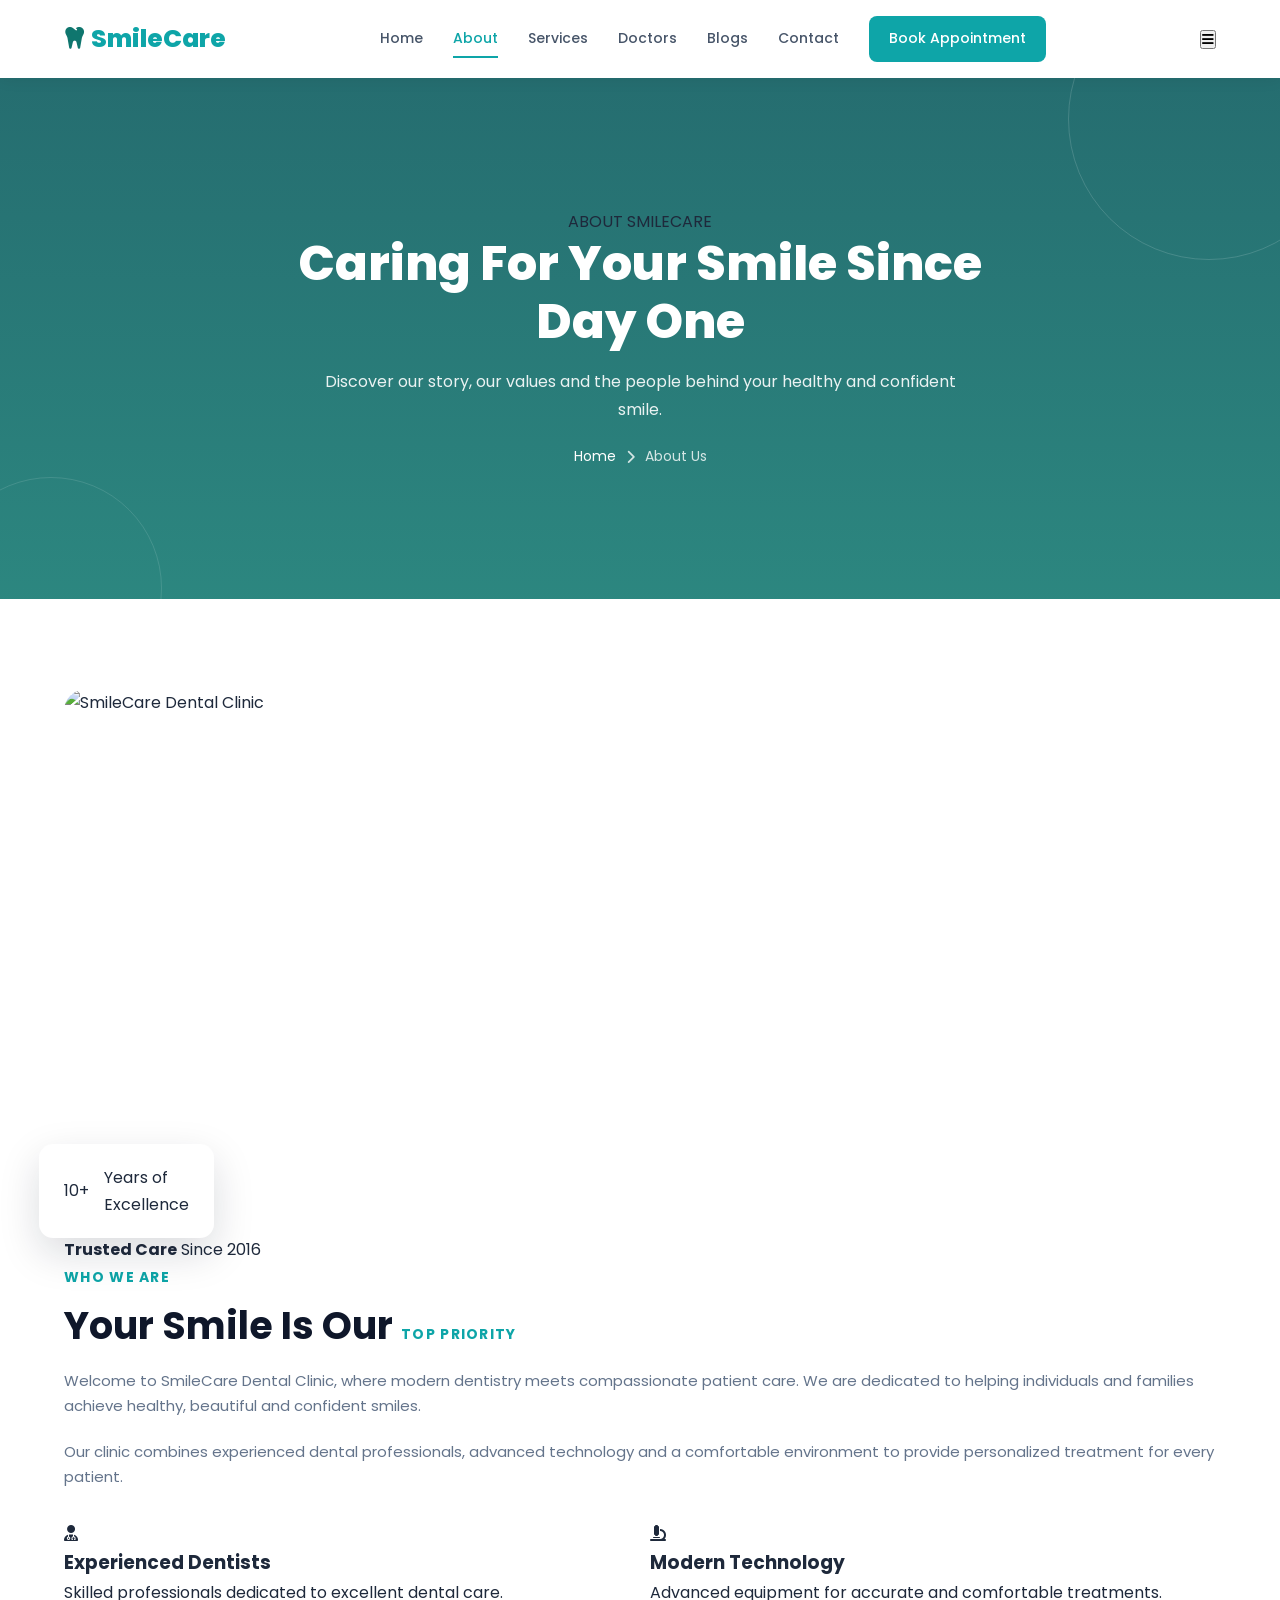
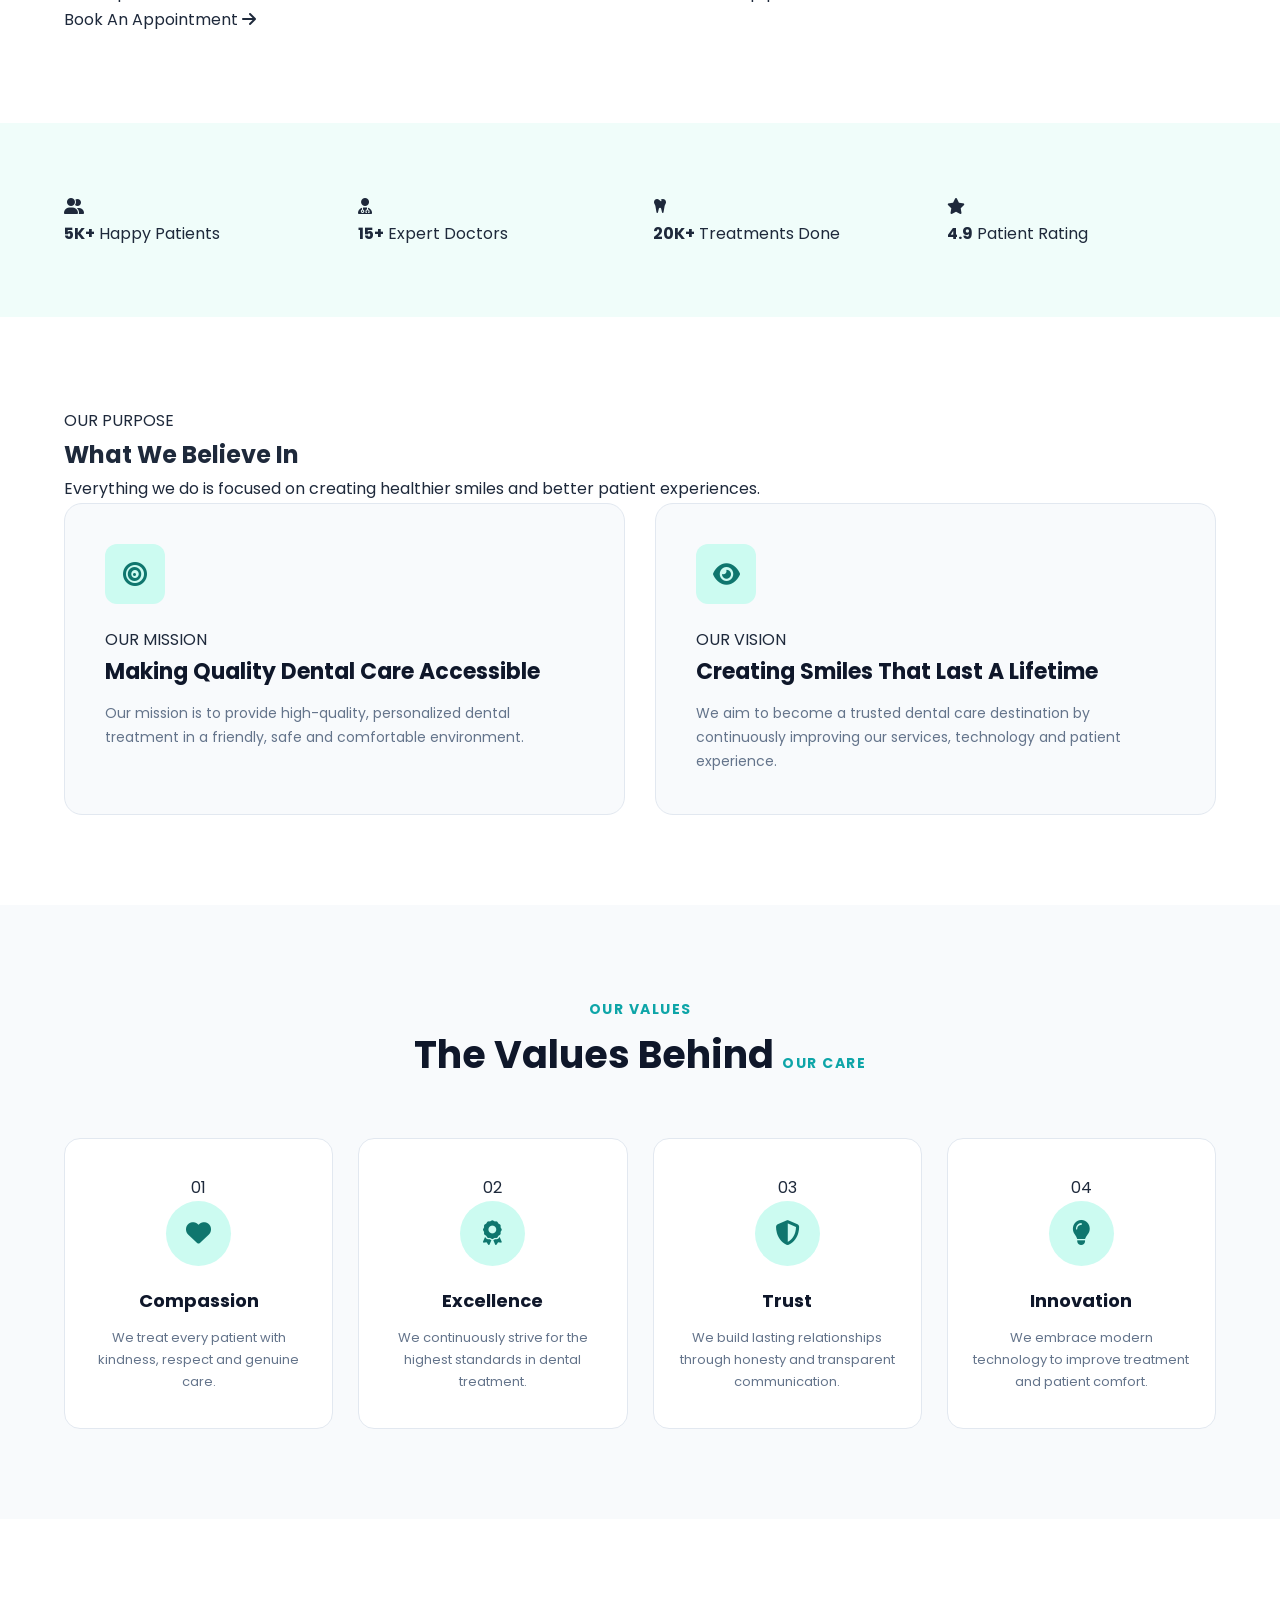
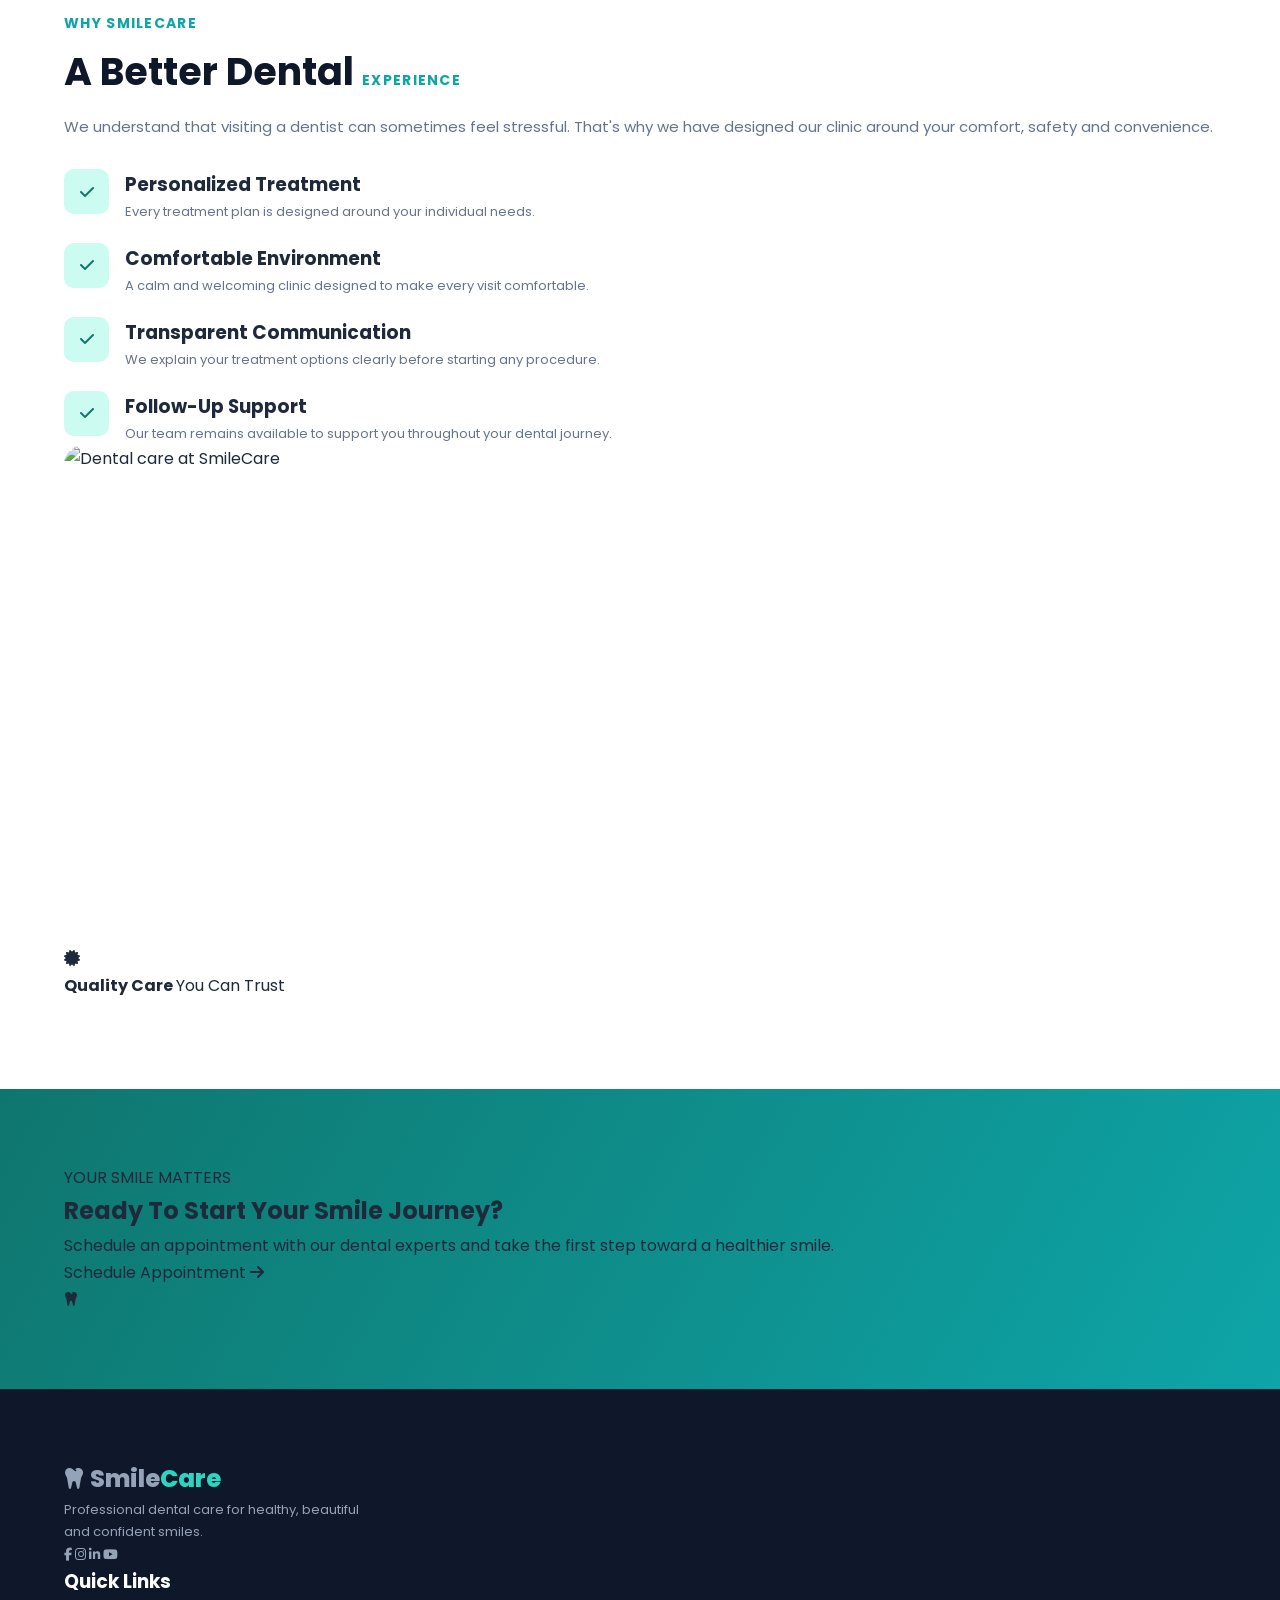
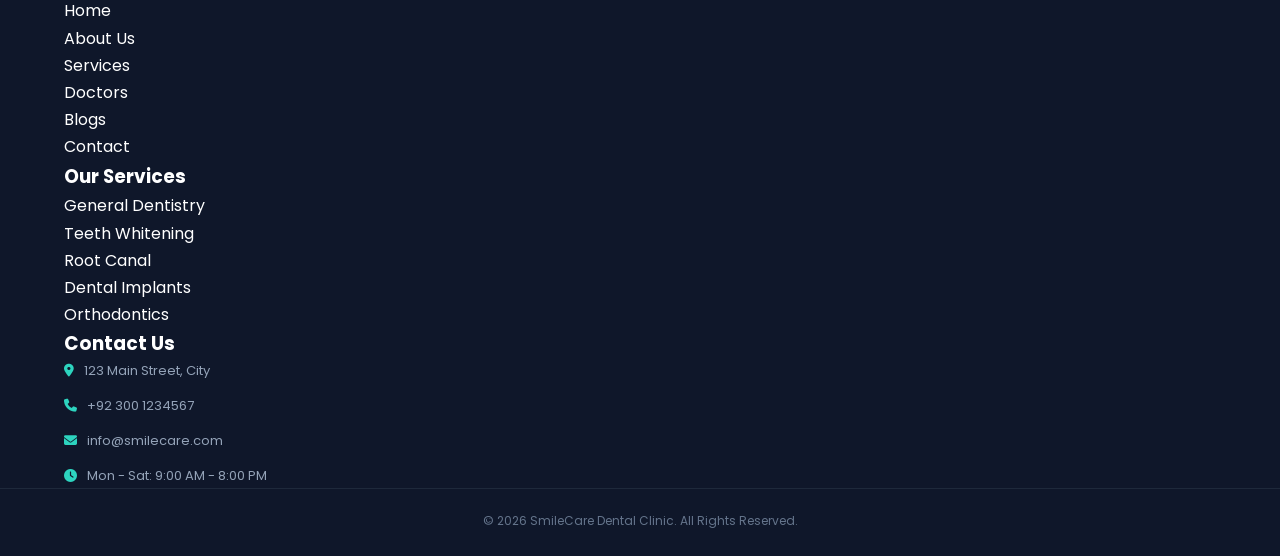
==== about.html @ 7917ccf2 "Create dentist clinic website" ====
<!DOCTYPE html>
<html lang="en">

<head>
    <meta charset="UTF-8">
    <meta name="viewport" content="width=device-width, initial-scale=1.0">

    <title>About Us | SmileCare Dental Clinic</title>

    <!-- Google Font -->
    <link rel="preconnect" href="https://fonts.googleapis.com">
    <link rel="preconnect" href="https://fonts.gstatic.com" crossorigin>

    <link href="https://fonts.googleapis.com/css2?family=Poppins:wght@300;400;500;600;700;800&display=swap"
        rel="stylesheet">

    <!-- Font Awesome -->
    <link rel="stylesheet"
        href="https://cdnjs.cloudflare.com/ajax/libs/font-awesome/6.5.2/css/all.min.css">

    <!-- About Page CSS -->
    <link rel="stylesheet" href="css/about.css">
</head>

<body>


    <!-- =========================================
         HEADER / NAVBAR
    ========================================== -->

    <header class="header">

        <div class="container navbar">

            <!-- Logo -->
            <a href="index.html" class="logo">

                <i class="fa-solid fa-tooth"></i>

                <span>
                    Smile<span class="logo-highlight">Care</span>
                </span>

            </a>


            <!-- Navigation -->
            <nav class="nav-menu">

                <a href="index.html">
                    Home
                </a>

                <a href="about.html" class="active">
                    About
                </a>

                <a href="services.html">
                    Services
                </a>

                <a href="doctors.html">
                    Doctors
                </a>

                <a href="blogs.html">
                    Blogs
                </a>

                <a href="contact.html">
                    Contact
                </a>

                <a href="contact.html" class="nav-btn">
                    Book Appointment
                </a>

            </nav>


            <!-- Mobile Menu -->
            <button class="menu-btn" aria-label="Open Menu">

                <i class="fa-solid fa-bars"></i>

            </button>

        </div>

    </header>



    <!-- =========================================
         PAGE HERO
    ========================================== -->

    <section class="page-hero">

        <div class="container page-hero-content">

            <span class="page-label">
                ABOUT SMILECARE
            </span>

            <h1>
                Caring For Your
                <span>Smile Since Day One</span>
            </h1>

            <p>
                Discover our story, our values and the people
                behind your healthy and confident smile.
            </p>

            <div class="breadcrumb">

                <a href="index.html">
                    Home
                </a>

                <i class="fa-solid fa-chevron-right"></i>

                <span>
                    About Us
                </span>

            </div>

        </div>

    </section>



    <!-- =========================================
         ABOUT INTRODUCTION
    ========================================== -->

    <section class="section about-intro">

        <div class="container about-intro-container">


            <!-- Image Side -->

            <div class="about-image">

                <div class="main-image">

                    <img src="images/dental.jpg"
                        alt="SmileCare Dental Clinic">

                </div>


                <!-- Experience Card -->

                <div class="experience-card">

                    <div class="experience-number">
                        10+
                    </div>

                    <div class="experience-text">
                        Years of
                        <br>
                        Excellence
                    </div>

                </div>


                <!-- Small Badge -->

                <div class="image-badge">

                    <i class="fa-solid fa-shield-heart"></i>

                    <div>
                        <strong>Trusted Care</strong>
                        <span>Since 2016</span>
                    </div>

                </div>

            </div>



            <!-- Content Side -->

            <div class="about-content">

                <span class="section-label">
                    WHO WE ARE
                </span>

                <h2>
                    Your Smile Is Our
                    <span>Top Priority</span>
                </h2>

                <p>
                    Welcome to SmileCare Dental Clinic, where modern
                    dentistry meets compassionate patient care.
                    We are dedicated to helping individuals and families
                    achieve healthy, beautiful and confident smiles.
                </p>

                <p>
                    Our clinic combines experienced dental professionals,
                    advanced technology and a comfortable environment
                    to provide personalized treatment for every patient.
                </p>


                <!-- Features -->

                <div class="about-features">

                    <div class="feature">

                        <div class="feature-icon">
                            <i class="fa-solid fa-user-doctor"></i>
                        </div>

                        <div>
                            <h3>
                                Experienced Dentists
                            </h3>

                            <p>
                                Skilled professionals dedicated
                                to excellent dental care.
                            </p>
                        </div>

                    </div>


                    <div class="feature">

                        <div class="feature-icon">
                            <i class="fa-solid fa-microscope"></i>
                        </div>

                        <div>
                            <h3>
                                Modern Technology
                            </h3>

                            <p>
                                Advanced equipment for accurate
                                and comfortable treatments.
                            </p>
                        </div>

                    </div>

                </div>


                <a href="contact.html" class="btn btn-primary">

                    Book An Appointment

                    <i class="fa-solid fa-arrow-right"></i>

                </a>

            </div>

        </div>

    </section>



    <!-- =========================================
         STATS
    ========================================== -->

    <section class="stats-section">

        <div class="container stats-grid">


            <div class="stat-item">

                <div class="stat-icon">
                    <i class="fa-solid fa-user-group"></i>
                </div>

                <div>
                    <strong>5K+</strong>
                    <span>Happy Patients</span>
                </div>

            </div>


            <div class="stat-item">

                <div class="stat-icon">
                    <i class="fa-solid fa-user-doctor"></i>
                </div>

                <div>
                    <strong>15+</strong>
                    <span>Expert Doctors</span>
                </div>

            </div>


            <div class="stat-item">

                <div class="stat-icon">
                    <i class="fa-solid fa-tooth"></i>
                </div>

                <div>
                    <strong>20K+</strong>
                    <span>Treatments Done</span>
                </div>

            </div>


            <div class="stat-item">

                <div class="stat-icon">
                    <i class="fa-solid fa-star"></i>
                </div>

                <div>
                    <strong>4.9</strong>
                    <span>Patient Rating</span>
                </div>

            </div>

        </div>

    </section>



    <!-- =========================================
         MISSION & VISION
    ========================================== -->

    <section class="section mission-section">

        <div class="container">

            <div class="center-heading">

                <span class="section-label">
                    OUR PURPOSE
                </span>

                <h2>
                    What We
                    <span>Believe In</span>
                </h2>

                <p>
                    Everything we do is focused on creating healthier
                    smiles and better patient experiences.
                </p>

            </div>


            <div class="mission-grid">


                <!-- Mission -->

                <div class="mission-card">

                    <div class="mission-icon">

                        <i class="fa-solid fa-bullseye"></i>

                    </div>

                    <div>

                        <span>
                            OUR MISSION
                        </span>

                        <h3>
                            Making Quality Dental Care Accessible
                        </h3>

                        <p>
                            Our mission is to provide high-quality,
                            personalized dental treatment in a friendly,
                            safe and comfortable environment.
                        </p>

                    </div>

                </div>


                <!-- Vision -->

                <div class="mission-card">

                    <div class="mission-icon">

                        <i class="fa-solid fa-eye"></i>

                    </div>

                    <div>

                        <span>
                            OUR VISION
                        </span>

                        <h3>
                            Creating Smiles That Last A Lifetime
                        </h3>

                        <p>
                            We aim to become a trusted dental care
                            destination by continuously improving our
                            services, technology and patient experience.
                        </p>

                    </div>

                </div>

            </div>

        </div>

    </section>



    <!-- =========================================
         OUR VALUES
    ========================================== -->

    <section class="section values-section">

        <div class="container">

            <div class="section-heading">

                <div>

                    <span class="section-label">
                        OUR VALUES
                    </span>

                    <h2>
                        The Values Behind
                        <span>Our Care</span>
                    </h2>

                </div>

            </div>


            <div class="values-grid">


                <!-- Value 1 -->

                <div class="value-card">

                    <div class="value-number">
                        01
                    </div>

                    <div class="value-icon">
                        <i class="fa-solid fa-heart"></i>
                    </div>

                    <h3>
                        Compassion
                    </h3>

                    <p>
                        We treat every patient with kindness,
                        respect and genuine care.
                    </p>

                </div>


                <!-- Value 2 -->

                <div class="value-card">

                    <div class="value-number">
                        02
                    </div>

                    <div class="value-icon">
                        <i class="fa-solid fa-award"></i>
                    </div>

                    <h3>
                        Excellence
                    </h3>

                    <p>
                        We continuously strive for the highest
                        standards in dental treatment.
                    </p>

                </div>


                <!-- Value 3 -->

                <div class="value-card">

                    <div class="value-number">
                        03
                    </div>

                    <div class="value-icon">
                        <i class="fa-solid fa-shield-halved"></i>
                    </div>

                    <h3>
                        Trust
                    </h3>

                    <p>
                        We build lasting relationships through
                        honesty and transparent communication.
                    </p>

                </div>


                <!-- Value 4 -->

                <div class="value-card">

                    <div class="value-number">
                        04
                    </div>

                    <div class="value-icon">
                        <i class="fa-solid fa-lightbulb"></i>
                    </div>

                    <h3>
                        Innovation
                    </h3>

                    <p>
                        We embrace modern technology to improve
                        treatment and patient comfort.
                    </p>

                </div>

            </div>

        </div>

    </section>



    <!-- =========================================
         WHY CHOOSE US
    ========================================== -->

    <section class="section why-section">

        <div class="container why-container">


            <!-- Content -->

            <div class="why-content">

                <span class="section-label">
                    WHY SMILECARE
                </span>

                <h2>
                    A Better Dental
                    <span>Experience</span>
                </h2>

                <p>
                    We understand that visiting a dentist can sometimes
                    feel stressful. That's why we have designed our
                    clinic around your comfort, safety and convenience.
                </p>


                <div class="why-list">


                    <div class="why-item">

                        <div class="check-icon">
                            <i class="fa-solid fa-check"></i>
                        </div>

                        <div>

                            <h3>
                                Personalized Treatment
                            </h3>

                            <p>
                                Every treatment plan is designed
                                around your individual needs.
                            </p>

                        </div>

                    </div>


                    <div class="why-item">

                        <div class="check-icon">
                            <i class="fa-solid fa-check"></i>
                        </div>

                        <div>

                            <h3>
                                Comfortable Environment
                            </h3>

                            <p>
                                A calm and welcoming clinic designed
                                to make every visit comfortable.
                            </p>

                        </div>

                    </div>


                    <div class="why-item">

                        <div class="check-icon">
                            <i class="fa-solid fa-check"></i>
                        </div>

                        <div>

                            <h3>
                                Transparent Communication
                            </h3>

                            <p>
                                We explain your treatment options
                                clearly before starting any procedure.
                            </p>

                        </div>

                    </div>


                    <div class="why-item">

                        <div class="check-icon">
                            <i class="fa-solid fa-check"></i>
                        </div>

                        <div>

                            <h3>
                                Follow-Up Support
                            </h3>

                            <p>
                                Our team remains available to support
                                you throughout your dental journey.
                            </p>

                        </div>

                    </div>

                </div>

            </div>


            <!-- Image -->

            <div class="why-image">

                <div class="why-image-wrapper">

                    <img src="images/dental.jpg"
                        alt="Dental care at SmileCare">

                </div>


                <div class="quality-card">

                    <div class="quality-icon">
                        <i class="fa-solid fa-certificate"></i>
                    </div>

                    <div>

                        <strong>
                            Quality Care
                        </strong>

                        <span>
                            You Can Trust
                        </span>

                    </div>

                </div>

            </div>

        </div>

    </section>



    <!-- =========================================
         CTA
    ========================================== -->

    <section class="about-cta">

        <div class="container cta-container">

            <div class="cta-content">

                <span class="cta-label">
                    YOUR SMILE MATTERS
                </span>

                <h2>
                    Ready To Start Your
                    Smile Journey?
                </h2>

                <p>
                    Schedule an appointment with our dental experts
                    and take the first step toward a healthier smile.
                </p>

                <a href="contact.html" class="btn btn-light">

                    Schedule Appointment

                    <i class="fa-solid fa-arrow-right"></i>

                </a>

            </div>


            <div class="cta-icon">

                <i class="fa-solid fa-tooth"></i>

            </div>

        </div>

    </section>



    <!-- =========================================
         FOOTER
    ========================================== -->

    <footer class="footer">

        <div class="container footer-container">


            <!-- About -->

            <div class="footer-box footer-about">

                <a href="index.html" class="footer-logo">

                    <i class="fa-solid fa-tooth"></i>

                    Smile<span>Care</span>

                </a>

                <p>
                    Professional dental care for healthy,
                    beautiful and confident smiles.
                </p>


                <div class="social-links">

                    <a href="#">
                        <i class="fa-brands fa-facebook-f"></i>
                    </a>

                    <a href="#">
                        <i class="fa-brands fa-instagram"></i>
                    </a>

                    <a href="#">
                        <i class="fa-brands fa-linkedin-in"></i>
                    </a>

                    <a href="#">
                        <i class="fa-brands fa-youtube"></i>
                    </a>

                </div>

            </div>


            <!-- Quick Links -->

            <div class="footer-box">

                <h3>
                    Quick Links
                </h3>

                <ul>

                    <li>
                        <a href="index.html">
                            Home
                        </a>
                    </li>

                    <li>
                        <a href="about.html">
                            About Us
                        </a>
                    </li>

                    <li>
                        <a href="services.html">
                            Services
                        </a>
                    </li>

                    <li>
                        <a href="doctors.html">
                            Doctors
                        </a>
                    </li>

                    <li>
                        <a href="blogs.html">
                            Blogs
                        </a>
                    </li>

                    <li>
                        <a href="contact.html">
                            Contact
                        </a>
                    </li>

                </ul>

            </div>


            <!-- Services -->

            <div class="footer-box">

                <h3>
                    Our Services
                </h3>

                <ul>

                    <li>
                        <a href="services.html">
                            General Dentistry
                        </a>
                    </li>

                    <li>
                        <a href="services.html">
                            Teeth Whitening
                        </a>
                    </li>

                    <li>
                        <a href="services.html">
                            Root Canal
                        </a>
                    </li>

                    <li>
                        <a href="services.html">
                            Dental Implants
                        </a>
                    </li>

                    <li>
                        <a href="services.html">
                            Orthodontics
                        </a>
                    </li>

                </ul>

            </div>


            <!-- Contact -->

            <div class="footer-box">

                <h3>
                    Contact Us
                </h3>

                <div class="footer-contact">

                    <p>
                        <i class="fa-solid fa-location-dot"></i>

                        123 Main Street, City
                    </p>

                    <p>
                        <i class="fa-solid fa-phone"></i>

                        +92 300 1234567
                    </p>

                    <p>
                        <i class="fa-solid fa-envelope"></i>

                        info@smilecare.com
                    </p>

                    <p>
                        <i class="fa-solid fa-clock"></i>

                        Mon - Sat: 9:00 AM - 8:00 PM
                    </p>

                </div>

            </div>

        </div>


        <!-- Footer Bottom -->

        <div class="footer-bottom">

            <div class="container">

                <p>
                    © 2026 SmileCare Dental Clinic.
                    All Rights Reserved.
                </p>

            </div>

        </div>

    </footer>


</body>

</html>
---- css/about.css ----
* {
    margin: 0;
    padding: 0;
    box-sizing: border-box;
}

html {
    scroll-behavior: smooth;
}

body {
    font-family: "Poppins", sans-serif;
    color: #1e293b;
    background: #ffffff;
    line-height: 1.7;
}

img {
    width: 100%;
    display: block;
}

a {
    text-decoration: none;
    color: inherit;
}

ul {
    list-style: none;
}

.container {
    width: 90%;
    max-width: 1200px;
    margin: auto;
}

section {
    padding: 90px 0;
}

::selection {
    background: #0ea5a8;
    color: #ffffff;
}


/* =========================
   2. HEADER / NAVBAR
========================= */

.header {
    width: 100%;
    background: #ffffff;
    position: sticky;
    top: 0;
    z-index: 1000;
    box-shadow: 0 2px 15px rgba(15, 23, 42, 0.06);
}

.navbar {
    min-height: 78px;
    display: flex;
    align-items: center;
    justify-content: space-between;
    gap: 30px;
}

.logo {
    font-size: 25px;
    font-weight: 800;
    color: #0f766e;
    white-space: nowrap;
}

.logo span {
    color: #0ea5a8;
}

.nav-menu {
    display: flex;
    align-items: center;
    gap: 30px;
}

.nav-menu a {
    font-size: 14px;
    font-weight: 500;
    color: #475569;
    transition: 0.3s ease;
    position: relative;
}

.nav-menu a::after {
    content: "";
    position: absolute;
    width: 0;
    height: 2px;
    left: 0;
    bottom: -7px;
    background: #0ea5a8;
    transition: 0.3s ease;
}

.nav-menu a:hover,
.nav-menu a.active {
    color: #0ea5a8;
}

.nav-menu a:hover::after,
.nav-menu a.active::after {
    width: 100%;
}

.nav-btn {
    background: #0ea5a8;
    color: #ffffff !important;
    padding: 11px 20px;
    border-radius: 8px;
    transition: 0.3s ease;
}

.nav-btn::after {
    display: none;
}

.nav-btn:hover {
    background: #0f766e;
    transform: translateY(-2px);
}


/* =========================
   3. MOBILE MENU BUTTON
========================= */

.menu-toggle {
    display: none;
    font-size: 25px;
    color: #0f766e;
    cursor: pointer;
}


/* =========================
   4. PAGE HERO
========================= */

.page-hero {
    min-height: 430px;
    display: flex;
    align-items: center;
    justify-content: center;
    text-align: center;

    background:
        linear-gradient(
            rgba(7, 89, 92, 0.88),
            rgba(15, 118, 110, 0.88)
        ),
        url("../images/dental.jpg") center/cover no-repeat;

    position: relative;
    overflow: hidden;
}

.page-hero::before {
    content: "";
    position: absolute;
    width: 280px;
    height: 280px;
    border: 1px solid rgba(255, 255, 255, 0.15);
    border-radius: 50%;
    top: -100px;
    right: -70px;
}

.page-hero::after {
    content: "";
    position: absolute;
    width: 220px;
    height: 220px;
    border: 1px solid rgba(255, 255, 255, 0.12);
    border-radius: 50%;
    bottom: -100px;
    left: -60px;
}

.page-hero-content {
    position: relative;
    z-index: 2;
    max-width: 750px;
    padding: 40px 0;
}

.page-hero h1 {
    color: #ffffff;
    font-size: 48px;
    line-height: 1.2;
    font-weight: 800;
    margin-bottom: 18px;
}

.page-hero p {
    color: rgba(255, 255, 255, 0.9);
    font-size: 16px;
    max-width: 650px;
    margin: 0 auto 22px;
}

.breadcrumb {
    display: flex;
    justify-content: center;
    align-items: center;
    gap: 10px;
    color: rgba(255, 255, 255, 0.8);
    font-size: 14px;
}

.breadcrumb a {
    color: #ffffff;
    transition: 0.3s;
}

.breadcrumb a:hover {
    color: #99f6e4;
}


/* =========================
   5. SECTION COMMON
========================= */

.section-heading {
    text-align: center;
    max-width: 700px;
    margin: 0 auto 55px;
}

.section-heading span {
    display: inline-block;
    color: #0ea5a8;
    font-size: 14px;
    font-weight: 700;
    text-transform: uppercase;
    letter-spacing: 1.5px;
    margin-bottom: 10px;
}

.section-heading h2 {
    font-size: 38px;
    line-height: 1.25;
    color: #0f172a;
    margin-bottom: 15px;
}

.section-heading p {
    color: #64748b;
    font-size: 15px;
}


/* =========================
   6. ABOUT INTRO
========================= */

.about-intro {
    background: #ffffff;
}

.about-intro-grid {
    display: grid;
    grid-template-columns: 1fr 1fr;
    align-items: center;
    gap: 70px;
}

.about-image {
    position: relative;
}

.about-image img {
    height: 520px;
    object-fit: cover;
    border-radius: 22px;
}

.experience-card {
    position: absolute;
    bottom: 25px;
    left: -25px;
    background: #ffffff;
    padding: 20px 25px;
    border-radius: 14px;
    box-shadow: 0 15px 40px rgba(15, 23, 42, 0.15);
    display: flex;
    align-items: center;
    gap: 15px;
}

.experience-card i {
    width: 48px;
    height: 48px;
    display: flex;
    align-items: center;
    justify-content: center;
    background: #ccfbf1;
    color: #0f766e;
    border-radius: 10px;
    font-size: 20px;
}

.experience-card h4 {
    color: #0f172a;
    font-size: 17px;
}

.experience-card p {
    color: #64748b;
    font-size: 12px;
    margin: 0;
}

.about-badge {
    position: absolute;
    top: 25px;
    right: -20px;
    width: 110px;
    height: 110px;
    border-radius: 50%;
    background: #0ea5a8;
    color: #ffffff;
    display: flex;
    flex-direction: column;
    justify-content: center;
    align-items: center;
    text-align: center;
    box-shadow: 0 15px 35px rgba(14, 165, 168, 0.3);
}

.about-badge strong {
    font-size: 25px;
    line-height: 1;
}

.about-badge span {
    font-size: 10px;
    margin-top: 5px;
}

.about-content span {
    color: #0ea5a8;
    font-size: 14px;
    font-weight: 700;
    text-transform: uppercase;
    letter-spacing: 1.3px;
}

.about-content h2 {
    color: #0f172a;
    font-size: 38px;
    line-height: 1.25;
    margin: 12px 0 18px;
}

.about-content > p {
    color: #64748b;
    font-size: 15px;
    margin-bottom: 20px;
}

.about-features {
    display: grid;
    grid-template-columns: 1fr 1fr;
    gap: 20px;
    margin-top: 30px;
}

.about-feature {
    display: flex;
    gap: 14px;
    align-items: flex-start;
}

.about-feature i {
    flex-shrink: 0;
    width: 42px;
    height: 42px;
    display: flex;
    align-items: center;
    justify-content: center;
    background: #ccfbf1;
    color: #0f766e;
    border-radius: 9px;
}

.about-feature h4 {
    color: #0f172a;
    font-size: 15px;
    margin-bottom: 3px;
}

.about-feature p {
    color: #64748b;
    font-size: 12px;
    line-height: 1.6;
}


/* =========================
   7. STATS SECTION
========================= */

.stats-section {
    background: #f0fdfa;
    padding: 70px 0;
}

.stats-grid {
    display: grid;
    grid-template-columns: repeat(4, 1fr);
    gap: 25px;
}

.stat-box {
    text-align: center;
    background: #ffffff;
    padding: 35px 20px;
    border-radius: 15px;
    border: 1px solid #e2e8f0;
    transition: 0.3s ease;
}

.stat-box:hover {
    transform: translateY(-7px);
    box-shadow: 0 15px 35px rgba(15, 23, 42, 0.08);
    border-color: #99f6e4;
}

.stat-box i {
    font-size: 27px;
    color: #0ea5a8;
    margin-bottom: 15px;
}

.stat-box h3 {
    font-size: 30px;
    color: #0f172a;
    margin-bottom: 5px;
}

.stat-box p {
    color: #64748b;
    font-size: 13px;
}


/* =========================
   8. MISSION & VISION
========================= */

.mission-section {
    background: #ffffff;
}

.mission-grid {
    display: grid;
    grid-template-columns: 1fr 1fr;
    gap: 30px;
}

.mission-card {
    padding: 40px;
    border-radius: 18px;
    background: #f8fafc;
    border: 1px solid #e2e8f0;
    transition: 0.3s ease;
}

.mission-card:hover {
    transform: translateY(-6px);
    box-shadow: 0 15px 35px rgba(15, 23, 42, 0.08);
}

.mission-icon {
    width: 60px;
    height: 60px;
    display: flex;
    align-items: center;
    justify-content: center;
    background: #ccfbf1;
    color: #0f766e;
    border-radius: 12px;
    font-size: 24px;
    margin-bottom: 22px;
}

.mission-card h3 {
    color: #0f172a;
    font-size: 22px;
    margin-bottom: 12px;
}

.mission-card p {
    color: #64748b;
    font-size: 14px;
}


/* =========================
   9. OUR VALUES
========================= */

.values-section {
    background: #f8fafc;
}

.values-grid {
    display: grid;
    grid-template-columns: repeat(4, 1fr);
    gap: 25px;
}

.value-card {
    background: #ffffff;
    text-align: center;
    padding: 35px 25px;
    border-radius: 16px;
    border: 1px solid #e2e8f0;
    transition: 0.3s ease;
}

.value-card:hover {
    transform: translateY(-8px);
    box-shadow: 0 15px 35px rgba(15, 23, 42, 0.08);
}

.value-card i {
    width: 65px;
    height: 65px;
    display: flex;
    align-items: center;
    justify-content: center;
    margin: 0 auto 20px;
    border-radius: 50%;
    background: #ccfbf1;
    color: #0f766e;
    font-size: 25px;
}

.value-card h3 {
    font-size: 18px;
    color: #0f172a;
    margin-bottom: 10px;
}

.value-card p {
    color: #64748b;
    font-size: 13px;
}


/* =========================
   10. WHY SMILECARE
========================= */

.why-section {
    background: #ffffff;
}

.why-grid {
    display: grid;
    grid-template-columns: 1fr 1fr;
    align-items: center;
    gap: 70px;
}

.why-image {
    position: relative;
}

.why-image img {
    height: 500px;
    object-fit: cover;
    border-radius: 20px;
}

.why-content span {
    color: #0ea5a8;
    font-size: 14px;
    font-weight: 700;
    text-transform: uppercase;
    letter-spacing: 1.3px;
}

.why-content h2 {
    color: #0f172a;
    font-size: 38px;
    line-height: 1.25;
    margin: 12px 0 18px;
}

.why-content > p {
    color: #64748b;
    font-size: 15px;
    margin-bottom: 30px;
}

.why-list {
    display: flex;
    flex-direction: column;
    gap: 20px;
}

.why-item {
    display: flex;
    gap: 16px;
    align-items: flex-start;
}

.why-item i {
    width: 45px;
    height: 45px;
    flex-shrink: 0;
    display: flex;
    justify-content: center;
    align-items: center;
    border-radius: 10px;
    background: #ccfbf1;
    color: #0f766e;
}

.why-item h4 {
    font-size: 16px;
    color: #0f172a;
    margin-bottom: 4px;
}

.why-item p {
    font-size: 13px;
    color: #64748b;
}


/* =========================
   11. ABOUT CTA
========================= */

.about-cta {
    padding: 75px 0;
    background:
        linear-gradient(
            120deg,
            #0f766e,
            #0ea5a8
        );
}

.about-cta-content {
    text-align: center;
    max-width: 750px;
    margin: auto;
}

.about-cta-content h2 {
    color: #ffffff;
    font-size: 38px;
    line-height: 1.25;
    margin-bottom: 15px;
}

.about-cta-content p {
    color: rgba(255, 255, 255, 0.9);
    font-size: 15px;
    margin-bottom: 28px;
}

.cta-btn {
    display: inline-flex;
    align-items: center;
    gap: 10px;
    padding: 14px 27px;
    background: #ffffff;
    color: #0f766e;
    border-radius: 8px;
    font-size: 14px;
    font-weight: 700;
    transition: 0.3s ease;
}

.cta-btn:hover {
    background: #f0fdfa;
    transform: translateY(-3px);
    box-shadow: 0 10px 25px rgba(0, 0, 0, 0.12);
}


/* =========================
   12. FOOTER
========================= */

.footer {
    background: #0f172a;
    color: #ffffff;
    padding: 70px 0 25px;
}

.footer-grid {
    display: grid;
    grid-template-columns: 1.4fr 1fr 1fr 1.2fr;
    gap: 50px;
    padding-bottom: 45px;
}

.footer-logo {
    font-size: 24px;
    font-weight: 800;
    margin-bottom: 18px;
}

.footer-logo span {
    color: #2dd4bf;
}

.footer-about {
    color: #94a3b8;
    font-size: 13px;
    max-width: 300px;
}

.footer h4 {
    font-size: 16px;
    margin-bottom: 20px;
}

.footer-links {
    display: flex;
    flex-direction: column;
    gap: 10px;
}

.footer-links a {
    color: #94a3b8;
    font-size: 13px;
    transition: 0.3s;
}

.footer-links a:hover {
    color: #2dd4bf;
    padding-left: 4px;
}

.footer-contact {
    display: flex;
    flex-direction: column;
    gap: 13px;
}

.footer-contact p {
    display: flex;
    gap: 10px;
    align-items: flex-start;
    color: #94a3b8;
    font-size: 13px;
}

.footer-contact i {
    color: #2dd4bf;
    margin-top: 4px;
}

.footer-social {
    display: flex;
    gap: 10px;
    margin-top: 20px;
}

.footer-social a {
    width: 38px;
    height: 38px;
    border-radius: 8px;
    display: flex;
    justify-content: center;
    align-items: center;
    background: #1e293b;
    color: #ffffff;
    transition: 0.3s ease;
}

.footer-social a:hover {
    background: #0ea5a8;
    transform: translateY(-3px);
}

.footer-bottom {
    border-top: 1px solid #1e293b;
    padding-top: 22px;
    text-align: center;
}

.footer-bottom p {
    color: #64748b;
    font-size: 12px;
}


/* =========================
   13. TABLET RESPONSIVE
========================= */

@media (max-width: 992px) {

    section {
        padding: 75px 0;
    }

    .container {
        width: 92%;
    }

    .nav-menu {
        gap: 18px;
    }

    .nav-menu a {
        font-size: 13px;
    }

    .page-hero {
        min-height: 380px;
    }

    .page-hero h1 {
        font-size: 40px;
    }

    .about-intro-grid,
    .why-grid {
        gap: 45px;
    }

    .about-content h2,
    .why-content h2 {
        font-size: 32px;
    }

    .about-image img,
    .why-image img {
        height: 450px;
    }

    .stats-grid {
        grid-template-columns: repeat(2, 1fr);
    }

    .values-grid {
        grid-template-columns: repeat(2, 1fr);
    }

    .footer-grid {
        grid-template-columns: repeat(2, 1fr);
        gap: 40px;
    }
}


/* =========================
   14. MOBILE RESPONSIVE
========================= */

@media (max-width: 768px) {

    section {
        padding: 60px 0;
    }

    .navbar {
        min-height: 70px;
    }

    .menu-toggle {
        display: block;
    }

    .nav-menu {
        display: none;
        position: absolute;
        top: 70px;
        left: 0;
        width: 100%;
        background: #ffffff;
        flex-direction: column;
        align-items: flex-start;
        gap: 0;
        padding: 15px 5%;
        box-shadow: 0 12px 20px rgba(15, 23, 42, 0.08);
    }

    .nav-menu a {
        width: 100%;
        padding: 12px 0;
    }

    .nav-menu a::after {
        display: none;
    }

    .nav-btn {
        display: inline-block;
        width: auto !important;
        padding: 10px 18px !important;
        margin-top: 8px;
        margin-bottom: 8px;
    }

    .page-hero {
        min-height: 330px;
    }

    .page-hero h1 {
        font-size: 34px;
    }

    .page-hero p {
        font-size: 14px;
    }

    .section-heading {
        margin-bottom: 40px;
    }

    .section-heading h2 {
        font-size: 30px;
    }

    .about-intro-grid,
    .why-grid,
    .mission-grid {
        grid-template-columns: 1fr;
    }

    .about-intro-grid,
    .why-grid {
        gap: 45px;
    }

    .about-image img,
    .why-image img {
        height: 400px;
    }

    .experience-card {
        left: 15px;
        bottom: 15px;
    }

    .about-badge {
        right: 10px;
        top: 15px;
        width: 95px;
        height: 95px;
    }

    .about-content h2,
    .why-content h2 {
        font-size: 30px;
    }

    .about-features {
        grid-template-columns: 1fr;
    }

    .stats-grid {
        grid-template-columns: 1fr 1fr;
        gap: 15px;
    }

    .stat-box {
        padding: 25px 15px;
    }

    .stat-box h3 {
        font-size: 25px;
    }

    .values-grid {
        grid-template-columns: 1fr 1fr;
        gap: 15px;
    }

    .value-card {
        padding: 28px 18px;
    }

    .mission-card {
        padding: 30px;
    }

    .about-cta {
        padding: 60px 0;
    }

    .about-cta-content h2 {
        font-size: 30px;
    }

    .footer-grid {
        grid-template-columns: 1fr 1fr;
        gap: 35px;
    }
}


/* =========================
   15. SMALL MOBILE
========================= */

@media (max-width: 480px) {

    .container {
        width: 90%;
    }

    .logo {
        font-size: 21px;
    }

    .page-hero {
        min-height: 300px;
    }

    .page-hero h1 {
        font-size: 28px;
    }

    .breadcrumb {
        font-size: 12px;
    }

    .section-heading h2 {
        font-size: 26px;
    }

    .section-heading p {
        font-size: 13px;
    }

    .about-image img,
    .why-image img {
        height: 330px;
        border-radius: 15px;
    }

    .experience-card {
        padding: 14px;
        gap: 10px;
    }

    .experience-card i {
        width: 40px;
        height: 40px;
        font-size: 17px;
    }

    .experience-card h4 {
        font-size: 14px;
    }

    .about-badge {
        width: 82px;
        height: 82px;
    }

    .about-badge strong {
        font-size: 20px;
    }

    .about-badge span {
        font-size: 8px;
    }

    .about-content h2,
    .why-content h2 {
        font-size: 26px;
    }

    .about-content > p,
    .why-content > p {
        font-size: 13px;
    }

    .stats-grid {
        grid-template-columns: 1fr;
    }

    .stat-box {
        padding: 25px;
    }

    .values-grid {
        grid-template-columns: 1fr;
    }

    .mission-grid {
        gap: 18px;
    }

    .mission-card {
        padding: 25px;
    }

    .mission-card h3 {
        font-size: 19px;
    }

    .about-cta-content h2 {
        font-size: 26px;
    }

    .about-cta-content p {
        font-size: 13px;
    }

    .footer-grid {
        grid-template-columns: 1fr;
        gap: 30px;
    }

    .footer {
        padding-top: 55px;
    }
}
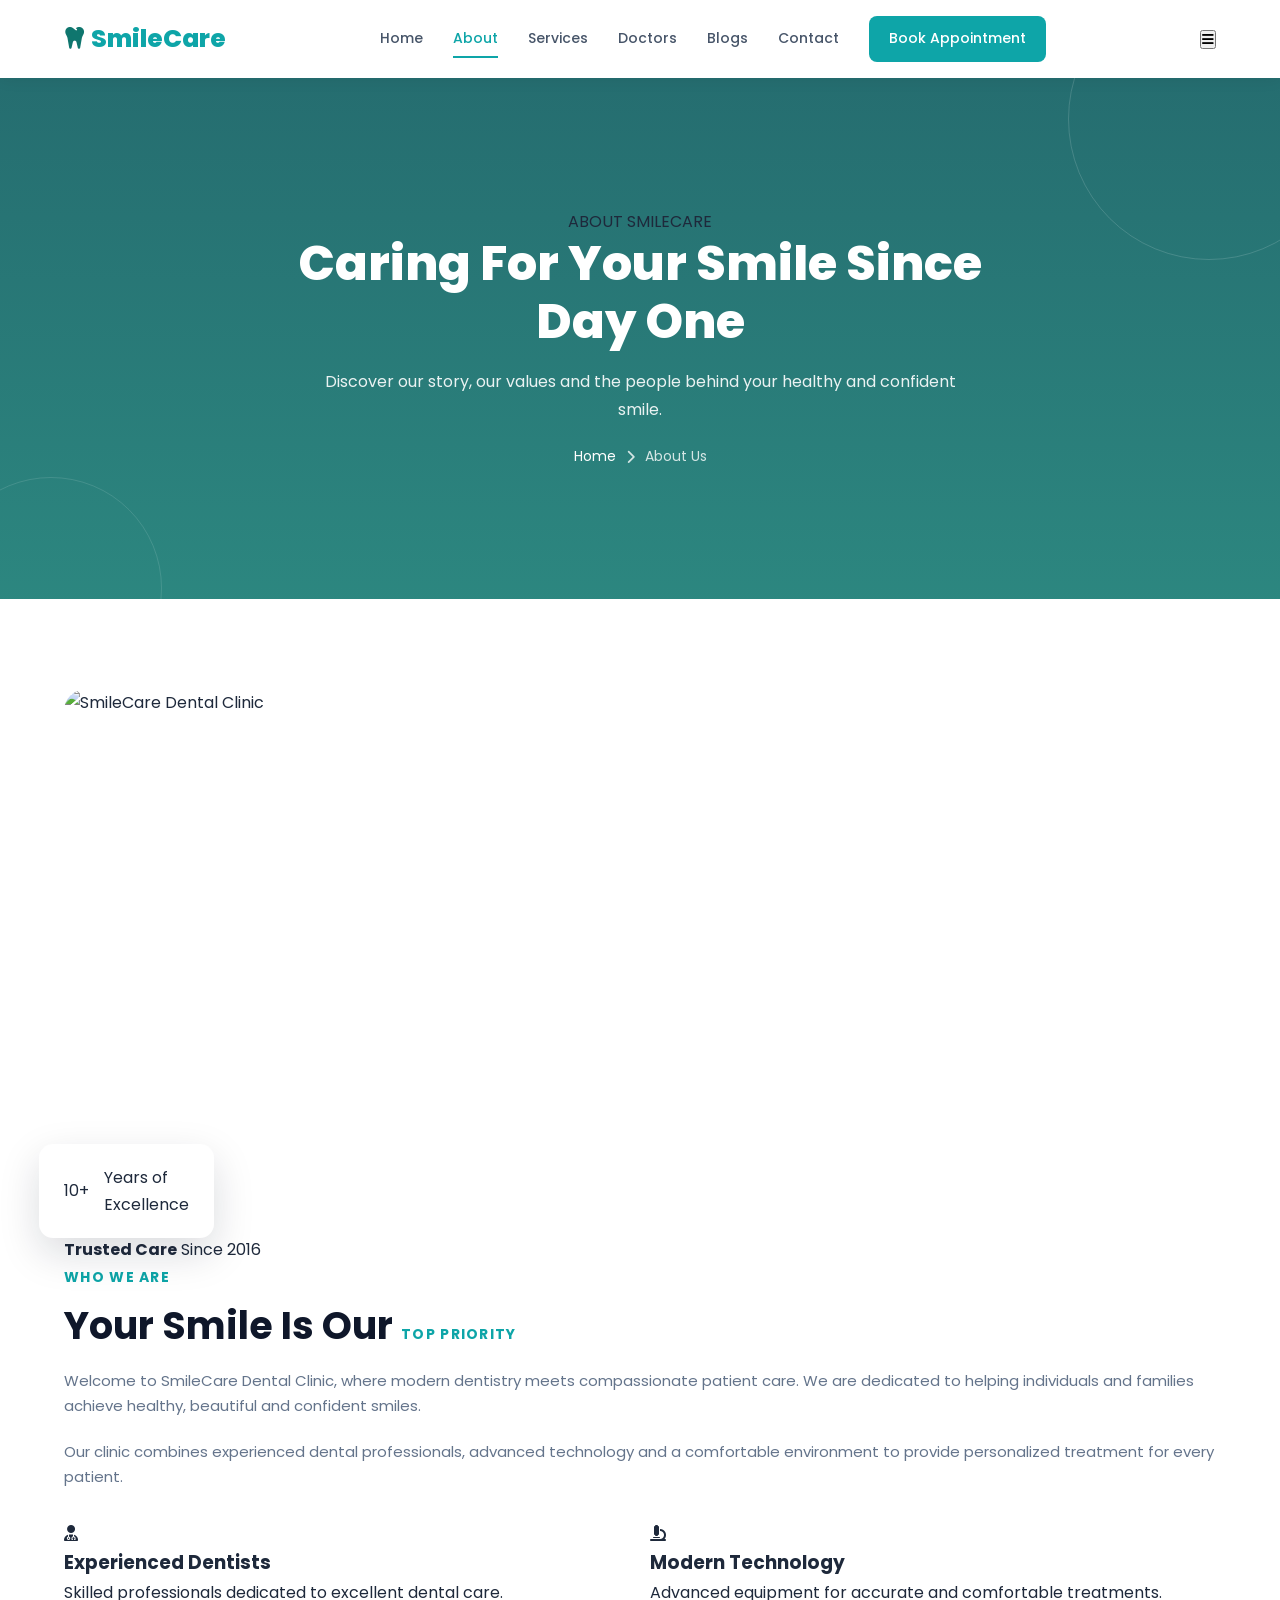
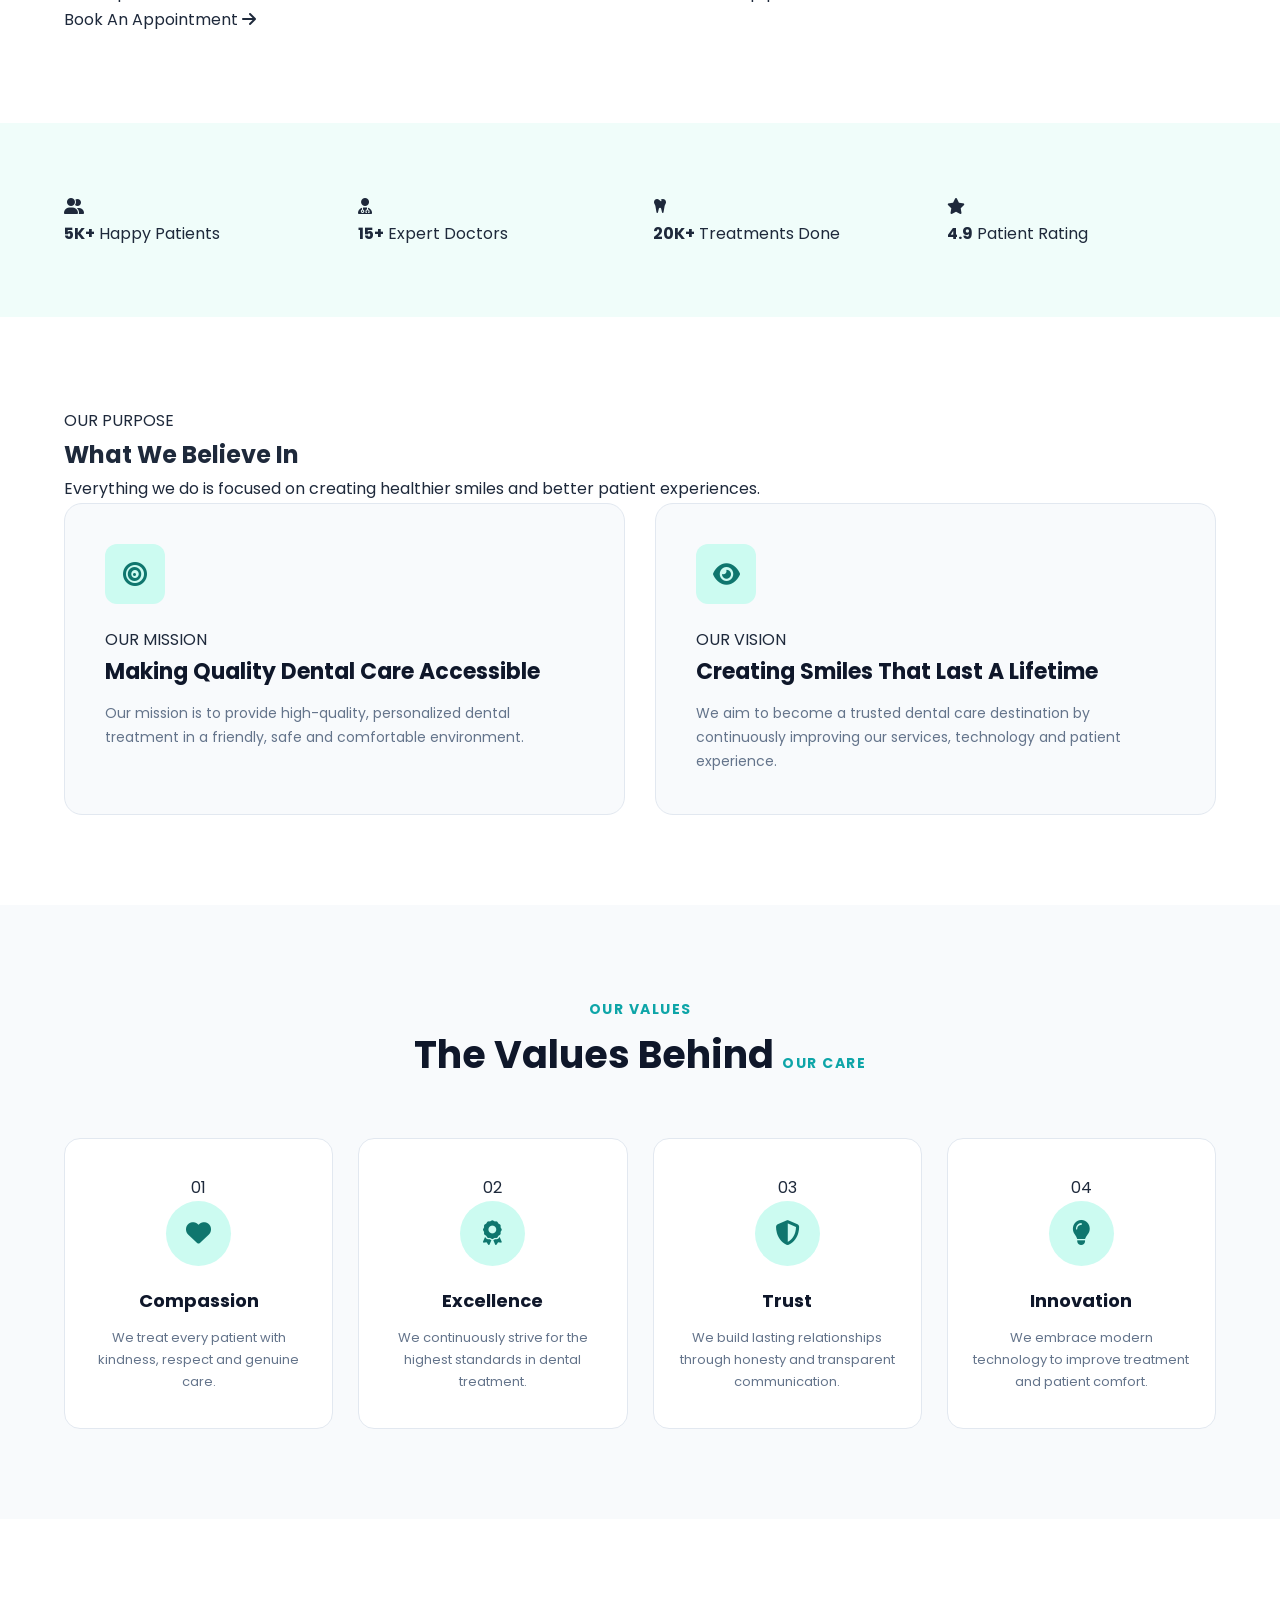
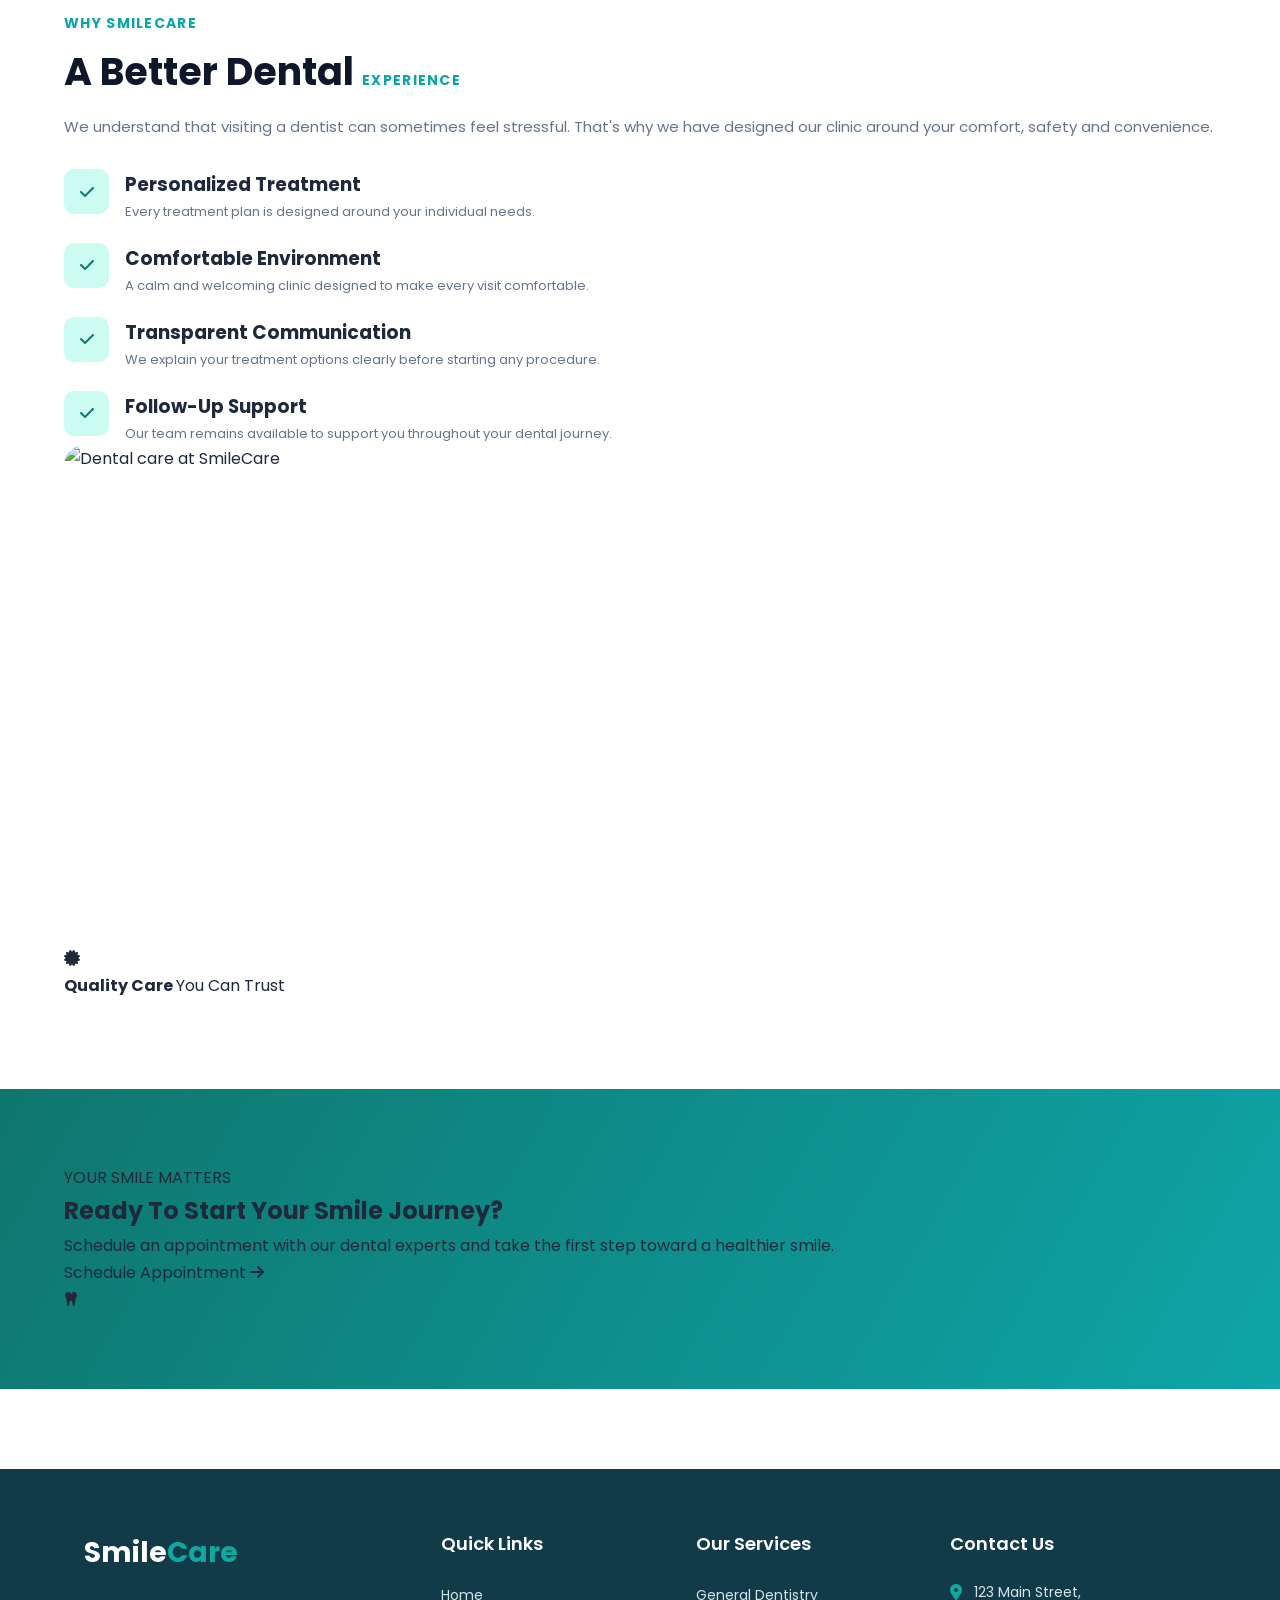
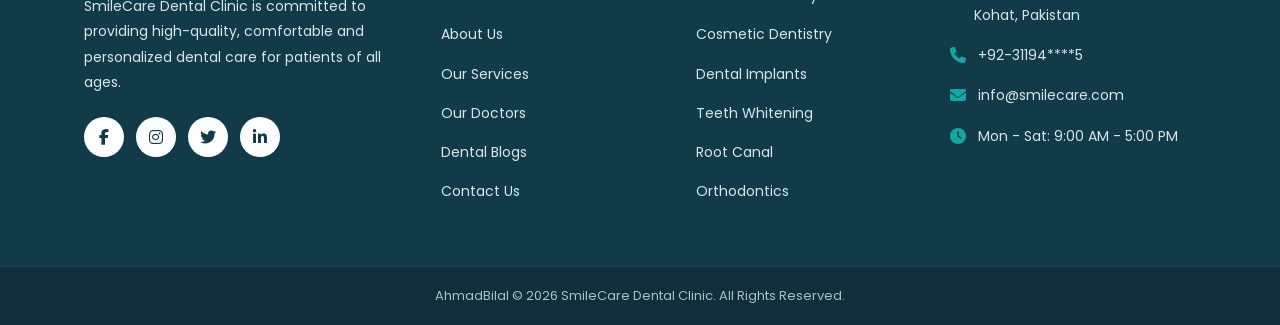
==== commit 2010eabc: "My first dental website" ====
--- a/about.html
+++ b/about.html
@@ -794,206 +794,99 @@
          FOOTER
     ========================================== -->
 
-    <footer class="footer">
-
-        <div class="container footer-container">
-
-
-            <!-- About -->
-
-            <div class="footer-box footer-about">
-
-                <a href="index.html" class="footer-logo">
-
-                    <i class="fa-solid fa-tooth"></i>
-
-                    Smile<span>Care</span>
-
-                </a>
-
-                <p>
-                    Professional dental care for healthy,
-                    beautiful and confident smiles.
-                </p>
-
-
-                <div class="social-links">
-
-                    <a href="#">
-                        <i class="fa-brands fa-facebook-f"></i>
-                    </a>
-
-                    <a href="#">
-                        <i class="fa-brands fa-instagram"></i>
-                    </a>
-
-                    <a href="#">
-                        <i class="fa-brands fa-linkedin-in"></i>
-                    </a>
-
-                    <a href="#">
-                        <i class="fa-brands fa-youtube"></i>
-                    </a>
-
-                </div>
-
-            </div>
-
-
-            <!-- Quick Links -->
-
-            <div class="footer-box">
-
-                <h3>
-                    Quick Links
-                </h3>
-
-                <ul>
-
-                    <li>
-                        <a href="index.html">
-                            Home
-                        </a>
-                    </li>
-
-                    <li>
-                        <a href="about.html">
-                            About Us
-                        </a>
-                    </li>
-
-                    <li>
-                        <a href="services.html">
-                            Services
-                        </a>
-                    </li>
-
-                    <li>
-                        <a href="doctors.html">
-                            Doctors
-                        </a>
-                    </li>
-
-                    <li>
-                        <a href="blogs.html">
-                            Blogs
-                        </a>
-                    </li>
-
-                    <li>
-                        <a href="contact.html">
-                            Contact
-                        </a>
-                    </li>
-
-                </ul>
-
-            </div>
-
-
-            <!-- Services -->
-
-            <div class="footer-box">
-
-                <h3>
-                    Our Services
-                </h3>
-
-                <ul>
-
-                    <li>
-                        <a href="services.html">
-                            General Dentistry
-                        </a>
-                    </li>
-
-                    <li>
-                        <a href="services.html">
-                            Teeth Whitening
-                        </a>
-                    </li>
-
-                    <li>
-                        <a href="services.html">
-                            Root Canal
-                        </a>
-                    </li>
-
-                    <li>
-                        <a href="services.html">
-                            Dental Implants
-                        </a>
-                    </li>
-
-                    <li>
-                        <a href="services.html">
-                            Orthodontics
-                        </a>
-                    </li>
-
-                </ul>
-
-            </div>
-
-
-            <!-- Contact -->
-
-            <div class="footer-box">
-
-                <h3>
-                    Contact Us
-                </h3>
-
-                <div class="footer-contact">
-
-                    <p>
-                        <i class="fa-solid fa-location-dot"></i>
-
-                        123 Main Street, City
-                    </p>
-
-                    <p>
-                        <i class="fa-solid fa-phone"></i>
-
-                        +92 300 1234567
-                    </p>
-
-                    <p>
-                        <i class="fa-solid fa-envelope"></i>
-
-                        info@smilecare.com
-                    </p>
-
-                    <p>
-                        <i class="fa-solid fa-clock"></i>
-
-                        Mon - Sat: 9:00 AM - 8:00 PM
-                    </p>
-
-                </div>
-
-            </div>
-
-        </div>
-
-
-        <!-- Footer Bottom -->
-
-        <div class="footer-bottom">
-
-            <div class="container">
-
-                <p>
-                    © 2026 SmileCare Dental Clinic.
-                    All Rights Reserved.
-                </p>
-
-            </div>
-
-        </div>
-
-    </footer>
-
+
+<footer class="footer">
+
+    <div class="container footer-grid">
+
+        <div class="footer-column">
+            <a href="index.html" class="footer-logo">
+                Smile<span>Care</span>
+            </a>
+
+            <p class="footer-about">
+                SmileCare Dental Clinic is committed to providing
+                high-quality, comfortable and personalized dental care
+                for patients of all ages.
+            </p>
+
+            <div class="footer-social">
+                <a href="#"><i class="fab fa-facebook-f"></i></a>
+                <a href="#"><i class="fab fa-instagram"></i></a>
+                <a href="#"><i class="fab fa-twitter"></i></a>
+                <a href="#"><i class="fab fa-linkedin-in"></i></a>
+            </div>
+        </div>
+
+        <div class="footer-column">
+            <h3>Quick Links</h3>
+
+            <ul class="footer-links">
+                <li><a href="index.html">Home</a></li>
+                <li><a href="about.html">About Us</a></li>
+                <li><a href="services.html">Our Services</a></li>
+                <li><a href="doctors.html">Our Doctors</a></li>
+                <li><a href="blogs.html">Dental Blogs</a></li>
+                <li><a href="contact.html">Contact Us</a></li>
+            </ul>
+        </div>
+
+        <div class="footer-column">
+            <h3>Our Services</h3>
+
+            <ul class="footer-links">
+                <li><a href="services.html">General Dentistry</a></li>
+                <li><a href="services.html">Cosmetic Dentistry</a></li>
+                <li><a href="services.html">Dental Implants</a></li>
+                <li><a href="services.html">Teeth Whitening</a></li>
+                <li><a href="services.html">Root Canal</a></li>
+                <li><a href="services.html">Orthodontics</a></li>
+            </ul>
+        </div>
+
+        <div class="footer-column">
+            <h3>Contact Us</h3>
+
+            <ul class="footer-contact">
+
+                <li>
+                    <i class="fas fa-location-dot"></i>
+                    <span>
+                        123 Main Street,<br>
+                        Kohat, Pakistan
+                    </span>
+                </li>
+
+                <li>
+                    <i class="fas fa-phone"></i>
+                    <span>+92-31194****5</span>
+                </li>
+
+                <li>
+                    <i class="fas fa-envelope"></i>
+                    <span>info@smilecare.com</span>
+                </li>
+
+                <li>
+                    <i class="fas fa-clock"></i>
+                    <span>Mon - Sat: 9:00 AM - 5:00 PM</span>
+                </li>
+
+            </ul>
+        </div>
+
+    </div>
+
+    <div class="footer-bottom">
+        <div class="container">
+            <p>
+               AhmadBilal © 2026 SmileCare Dental Clinic.
+                All Rights Reserved.
+            </p>
+        </div>
+    </div>
+
+</footer>
 
 </body>
 
--- a/css/about.css
+++ b/css/about.css
@@ -697,114 +697,192 @@
 }
 
 
+
+
 /* =========================
    12. FOOTER
 ========================= */
 
 .footer {
-    background: #0f172a;
+    background: #123b4a;
     color: #ffffff;
-    padding: 70px 0 25px;
+    padding-top: 60px;
+    margin-top: 80px;
 }
 
 .footer-grid {
+    max-width: 1200px;
+    margin: 0 auto;
+    padding: 0 20px 50px;
+
     display: grid;
-    grid-template-columns: 1.4fr 1fr 1fr 1.2fr;
+    grid-template-columns: 1.5fr 1fr 1fr 1.2fr;
     gap: 50px;
-    padding-bottom: 45px;
+}
+
+.footer-column h3 {
+    font-size: 18px;
+    font-weight: 600;
+    margin-bottom: 22px;
+    color: #ffffff;
 }
 
 .footer-logo {
-    font-size: 24px;
-    font-weight: 800;
+    display: inline-block;
+    font-size: 28px;
+    font-weight: 700;
+    color: #ffffff;
+    text-decoration: none;
     margin-bottom: 18px;
 }
 
 .footer-logo span {
-    color: #2dd4bf;
+    color: #11a8a2;
 }
 
 .footer-about {
-    color: #94a3b8;
+    color: #d6e5e8;
+    font-size: 14px;
+    line-height: 1.8;
+    max-width: 300px;
+    margin-bottom: 22px;
+}
+
+.footer-social {
+    display: flex;
+    gap: 12px;
+}
+
+.footer-social a {
+    width: 40px;
+    height: 40px;
+    display: flex;
+    align-items: center;
+    justify-content: center;
+
+    background: #ffffff;
+    color: #123b4a;
+
+    border-radius: 50%;
+    text-decoration: none;
+
+    transition: all 0.3s ease;
+}
+
+.footer-social a:hover {
+    background: #11a8a2;
+    color: #ffffff;
+    transform: translateY(-3px);
+}
+
+.footer-links {
+    list-style: none;
+    padding: 0;
+    margin: 0;
+}
+
+.footer-links li {
+    margin-bottom: 12px;
+}
+
+.footer-links a {
+    color: #d6e5e8;
+    text-decoration: none;
+    font-size: 14px;
+    transition: all 0.3s ease;
+}
+
+.footer-links a:hover {
+    color: #11a8a2;
+    padding-left: 5px;
+}
+
+.footer-contact {
+    list-style: none;
+    padding: 0;
+    margin: 0;
+}
+
+.footer-contact li {
+    display: flex;
+    align-items: flex-start;
+    gap: 12px;
+
+    margin-bottom: 18px;
+
+    color: #d6e5e8;
+    font-size: 14px;
+    line-height: 1.6;
+}
+
+.footer-contact i {
+    color: #11a8a2;
+    font-size: 16px;
+    margin-top: 3px;
+}
+
+.footer-bottom {
+    background: #102f3b;
+    border-top: 1px solid rgba(255, 255, 255, 0.08);
+}
+
+.footer-bottom .container {
+    max-width: 1200px;
+    margin: 0 auto;
+    padding: 18px 20px;
+}
+
+.footer-bottom p {
+    margin: 0;
+    text-align: center;
+    color: #a9c0c5;
     font-size: 13px;
-    max-width: 300px;
-}
-
-.footer h4 {
-    font-size: 16px;
-    margin-bottom: 20px;
-}
-
-.footer-links {
-    display: flex;
-    flex-direction: column;
-    gap: 10px;
-}
-
-.footer-links a {
-    color: #94a3b8;
-    font-size: 13px;
-    transition: 0.3s;
-}
-
-.footer-links a:hover {
-    color: #2dd4bf;
-    padding-left: 4px;
-}
-
-.footer-contact {
-    display: flex;
-    flex-direction: column;
-    gap: 13px;
-}
-
-.footer-contact p {
-    display: flex;
-    gap: 10px;
-    align-items: flex-start;
-    color: #94a3b8;
-    font-size: 13px;
-}
-
-.footer-contact i {
-    color: #2dd4bf;
-    margin-top: 4px;
-}
-
-.footer-social {
-    display: flex;
-    gap: 10px;
-    margin-top: 20px;
-}
-
-.footer-social a {
-    width: 38px;
-    height: 38px;
-    border-radius: 8px;
-    display: flex;
-    justify-content: center;
-    align-items: center;
-    background: #1e293b;
-    color: #ffffff;
-    transition: 0.3s ease;
-}
-
-.footer-social a:hover {
-    background: #0ea5a8;
-    transform: translateY(-3px);
-}
-
-.footer-bottom {
-    border-top: 1px solid #1e293b;
-    padding-top: 22px;
-    text-align: center;
-}
-
-.footer-bottom p {
-    color: #64748b;
-    font-size: 12px;
-}
-
+}
+
+
+/* =========================
+   FOOTER RESPONSIVE
+========================= */
+
+@media (max-width: 992px) {
+
+    .footer-grid {
+        grid-template-columns: 1fr 1fr;
+        gap: 40px;
+    }
+
+}
+
+@media (max-width: 600px) {
+
+    .footer {
+        padding-top: 45px;
+    }
+
+    .footer-grid {
+        grid-template-columns: 1fr;
+        gap: 35px;
+        padding-bottom: 40px;
+    }
+
+    .footer-logo {
+        font-size: 25px;
+    }
+
+    .footer-about {
+        max-width: 100%;
+    }
+
+    .footer-bottom .container {
+        padding: 16px 15px;
+    }
+
+    .footer-bottom p {
+        font-size: 12px;
+        line-height: 1.6;
+    }
+
+}
 
 /* =========================
    13. TABLET RESPONSIVE
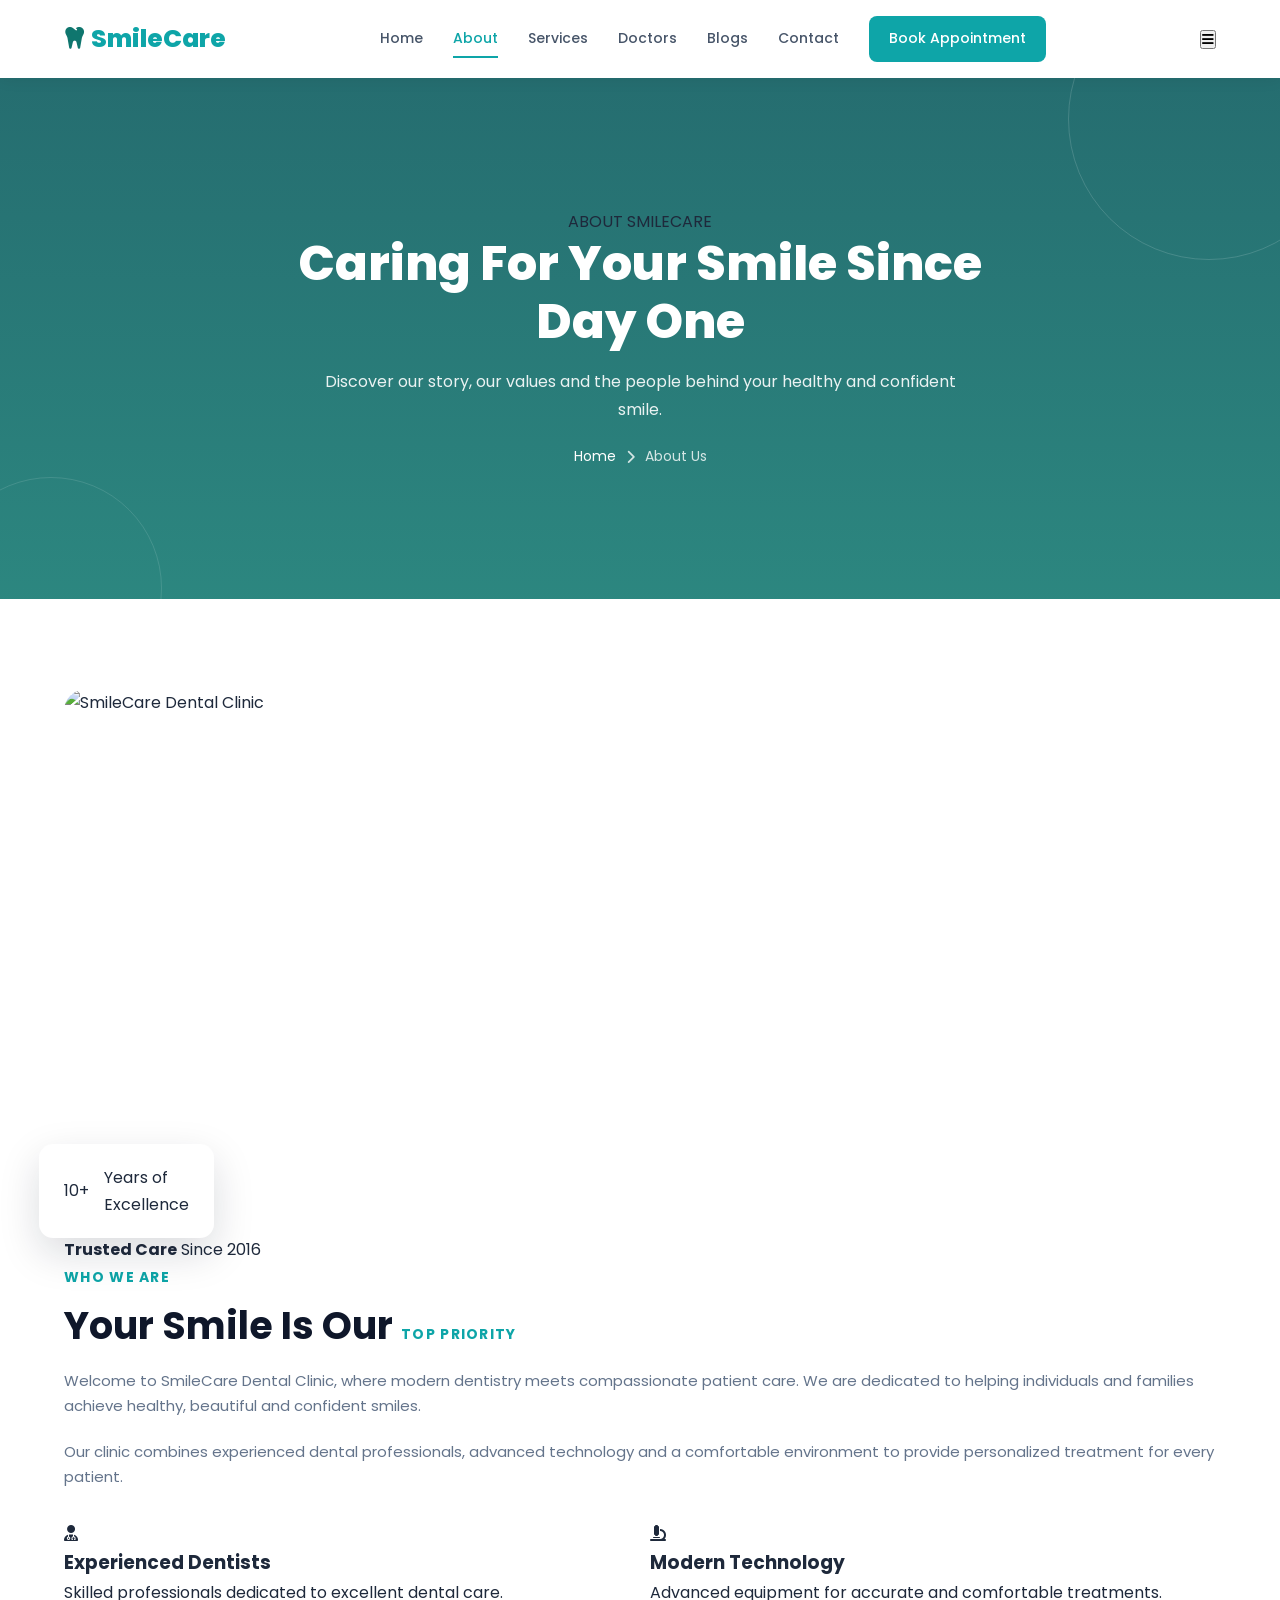
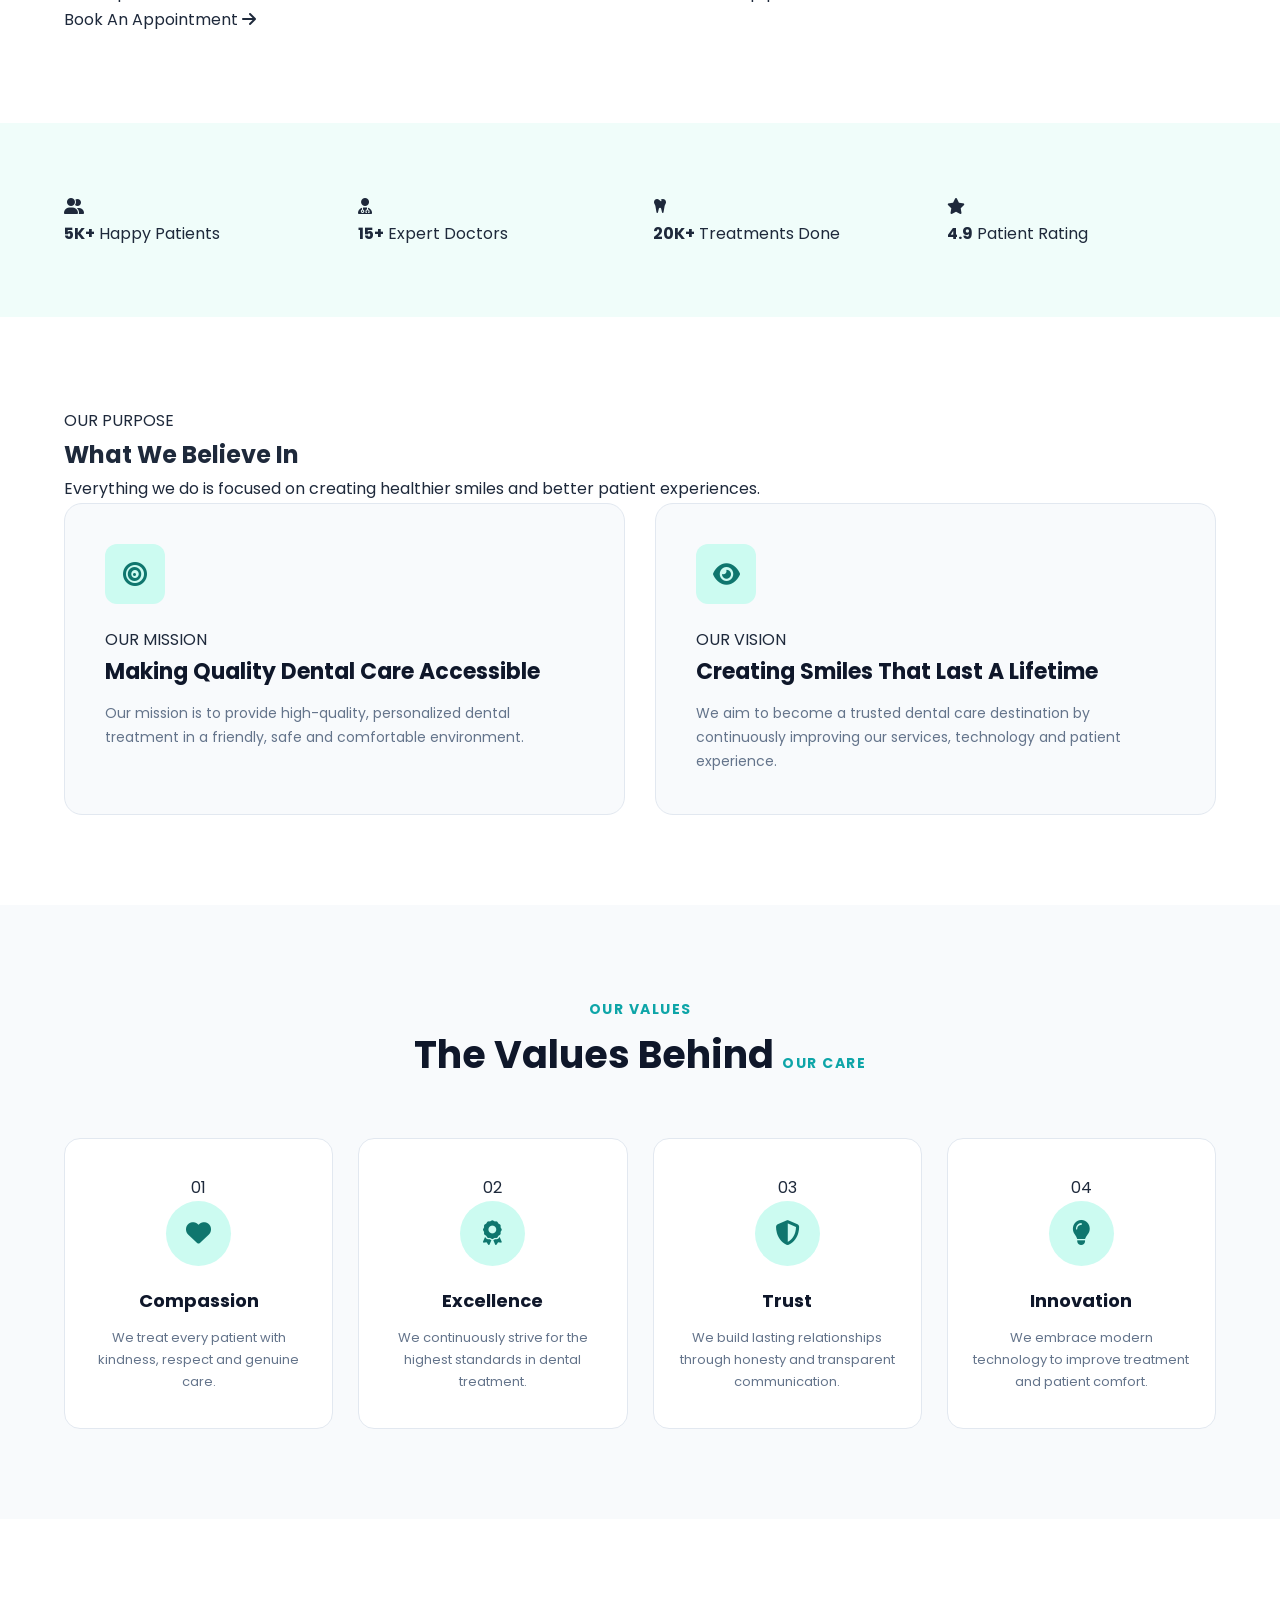
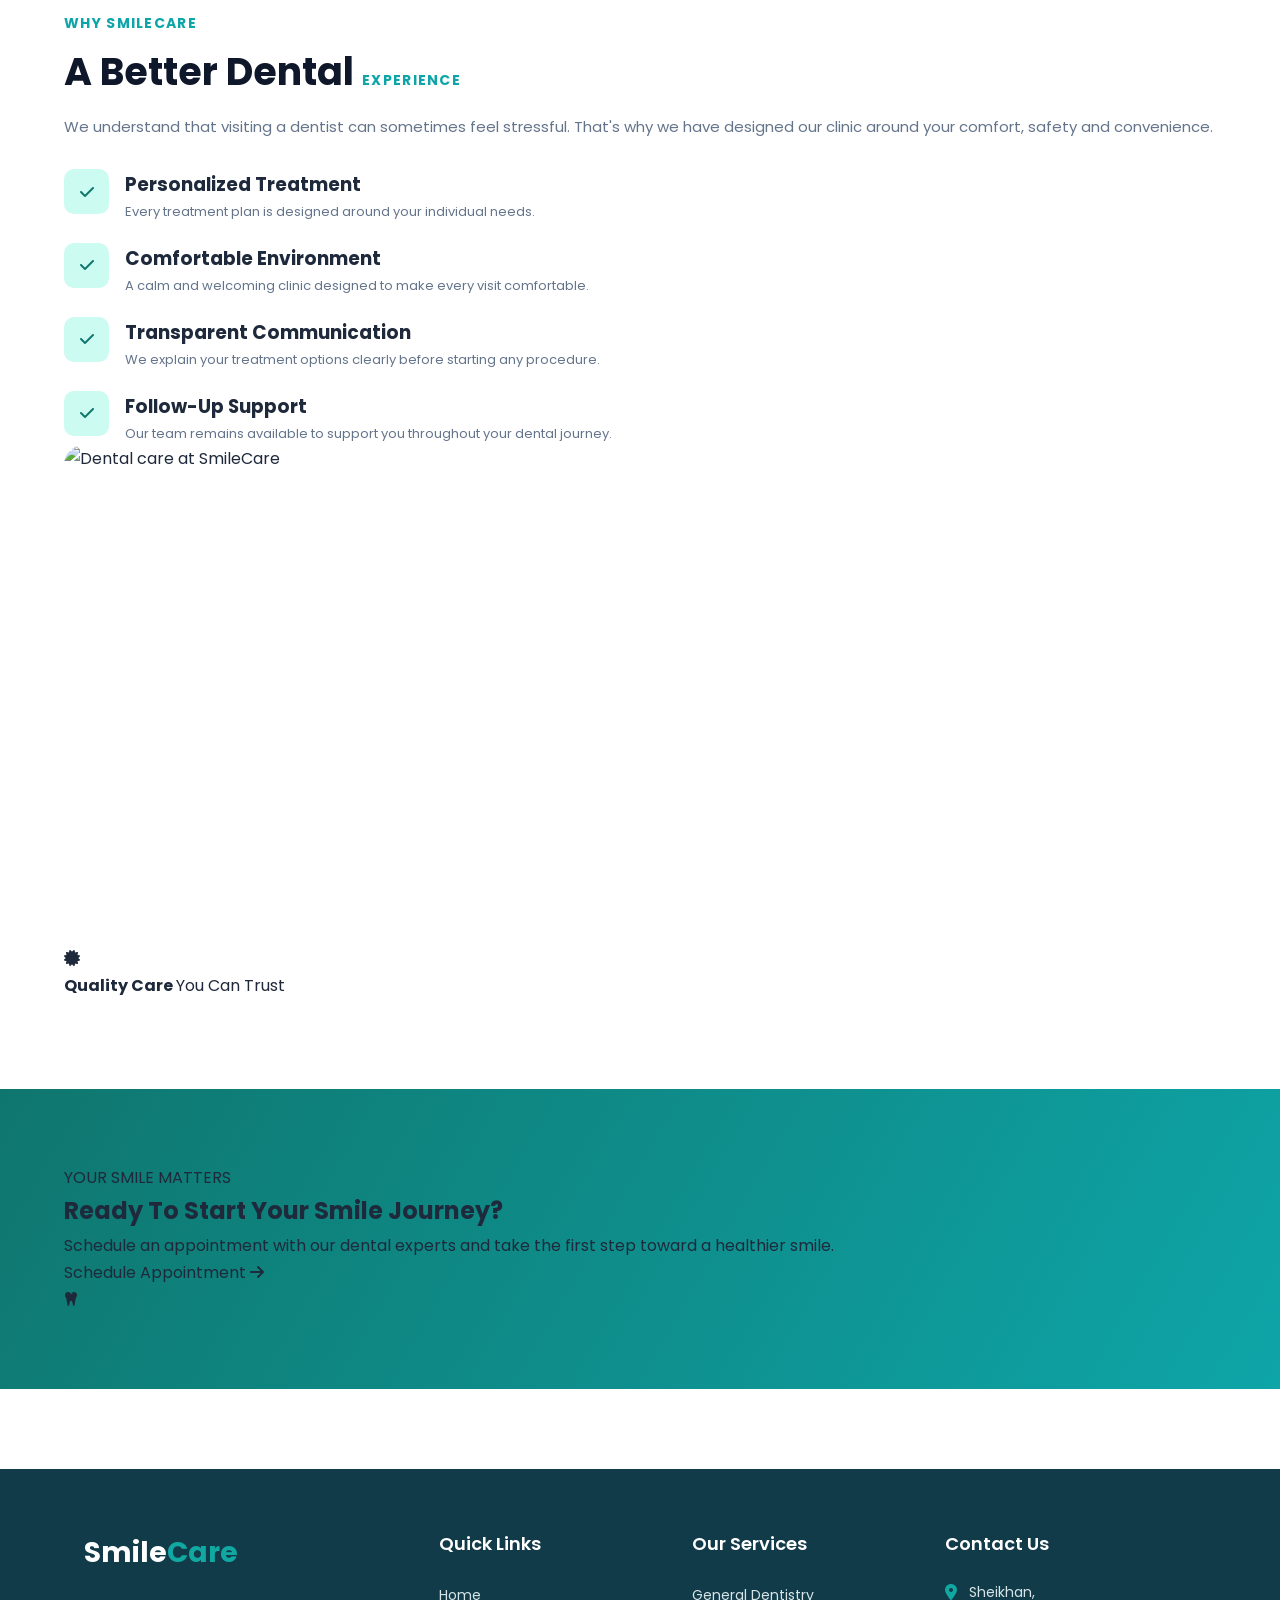
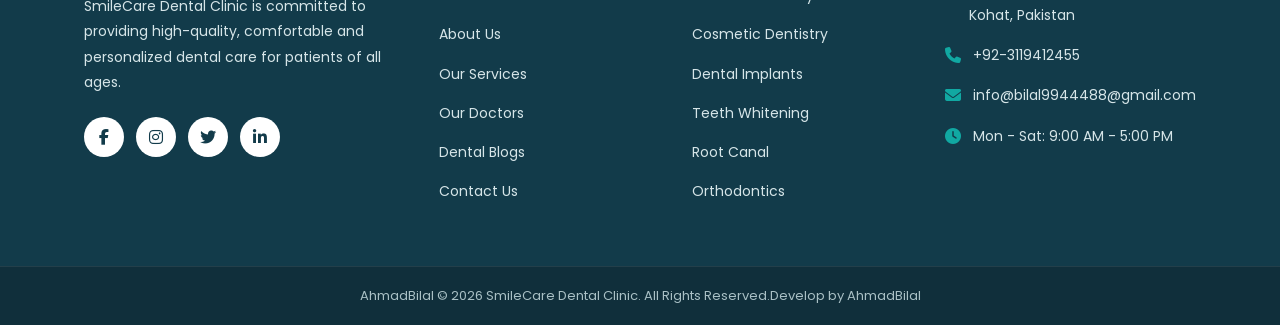
==== commit 74c3ee45: "footer and links UI changed" ====
--- a/about.html
+++ b/about.html
@@ -811,8 +811,8 @@
             </p>
 
             <div class="footer-social">
-                <a href="#"><i class="fab fa-facebook-f"></i></a>
-                <a href="#"><i class="fab fa-instagram"></i></a>
+                <a href="https://www.facebook.com/bilalkhan.671278"><i class="fab fa-facebook-f"></i></a>
+                <a href="https://www.instagram.com/aesthetic11109?stkn=MWE2bXgydjdvMmVmZQ=="><i class="fab fa-instagram"></i></a>
                 <a href="#"><i class="fab fa-twitter"></i></a>
                 <a href="#"><i class="fab fa-linkedin-in"></i></a>
             </div>
@@ -852,19 +852,19 @@
                 <li>
                     <i class="fas fa-location-dot"></i>
                     <span>
-                        123 Main Street,<br>
+                        Sheikhan,<br>
                         Kohat, Pakistan
                     </span>
                 </li>
 
                 <li>
                     <i class="fas fa-phone"></i>
-                    <span>+92-31194****5</span>
+                    <span>+92-3119412455</span>
                 </li>
 
                 <li>
                     <i class="fas fa-envelope"></i>
-                    <span>info@smilecare.com</span>
+                    <span>info@bilal9944488@gmail.com</span>
                 </li>
 
                 <li>
@@ -881,7 +881,7 @@
         <div class="container">
             <p>
                AhmadBilal © 2026 SmileCare Dental Clinic.
-                All Rights Reserved.
+                All Rights Reserved.Develop by AhmadBilal
             </p>
         </div>
     </div>
--- a/css/about.css
+++ b/css/about.css
@@ -1,5 +1,3 @@
-
-
 * {
     margin: 0;
     padding: 0;
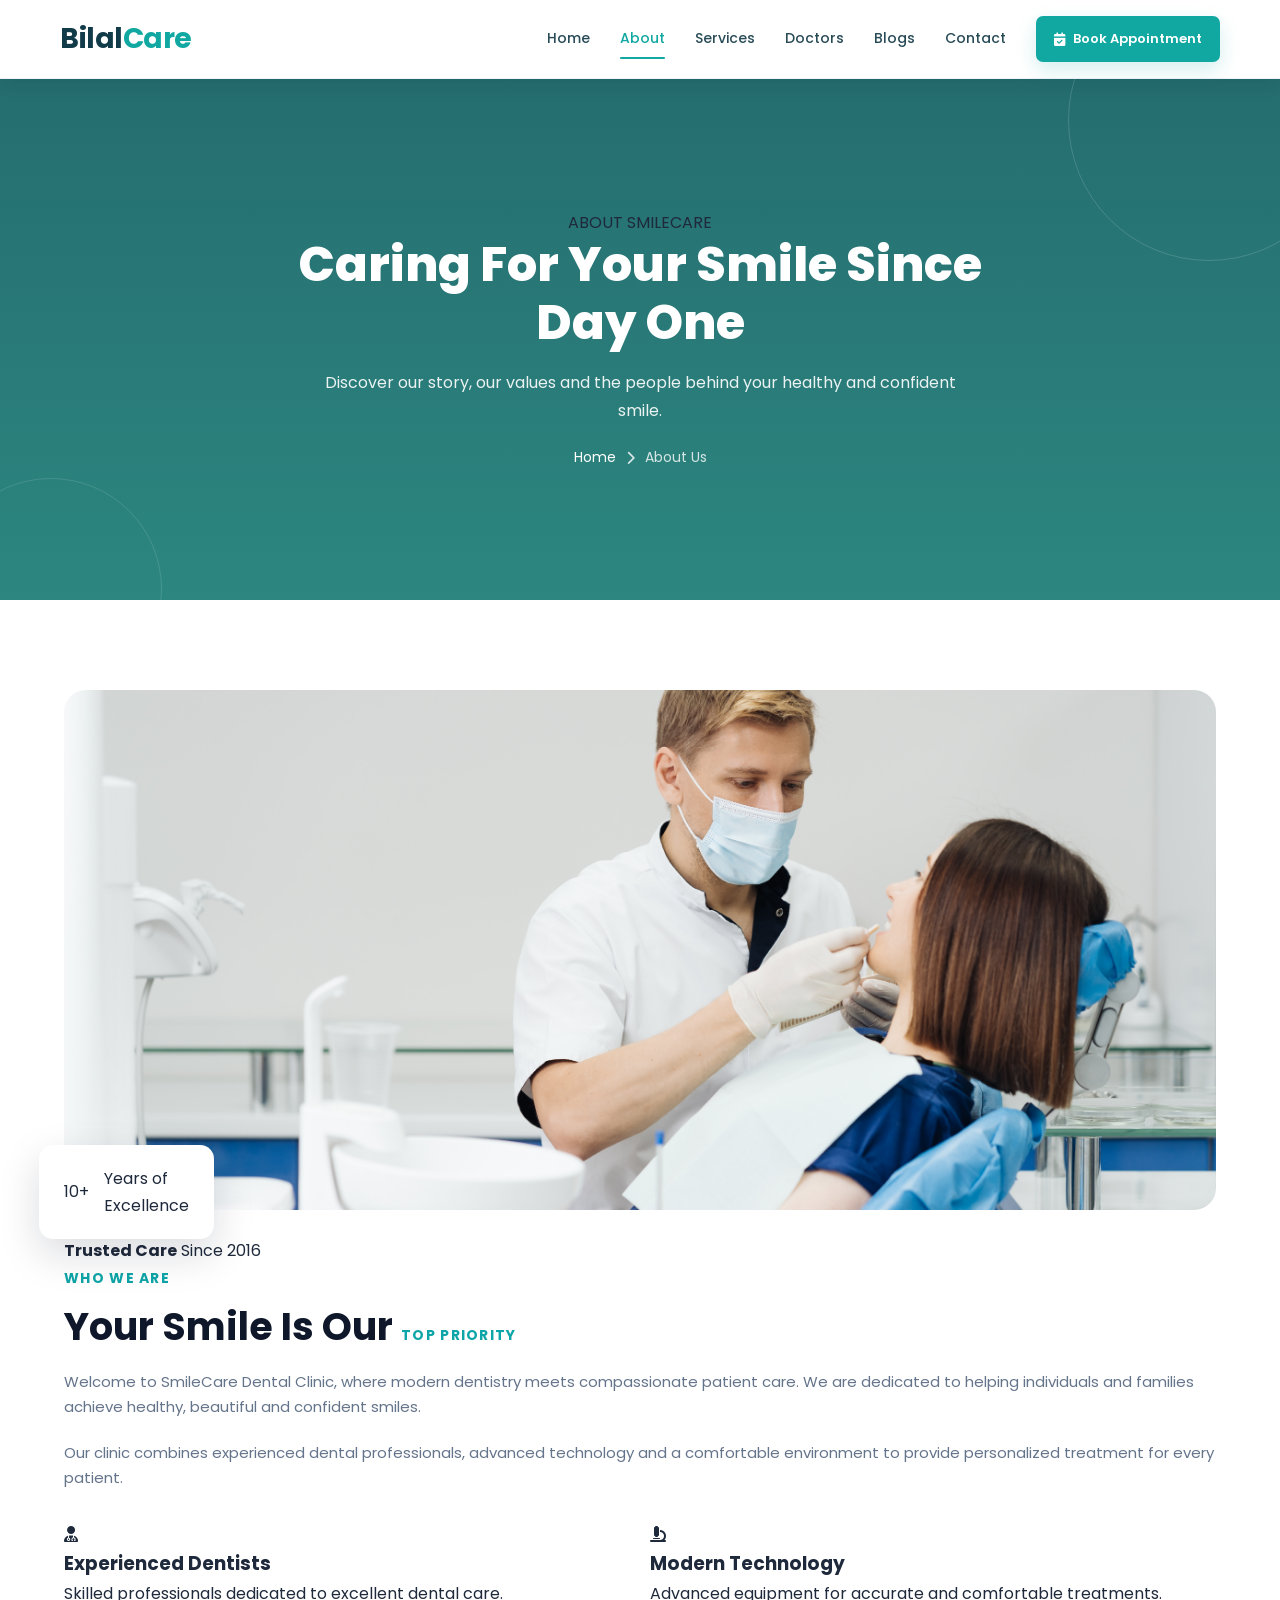
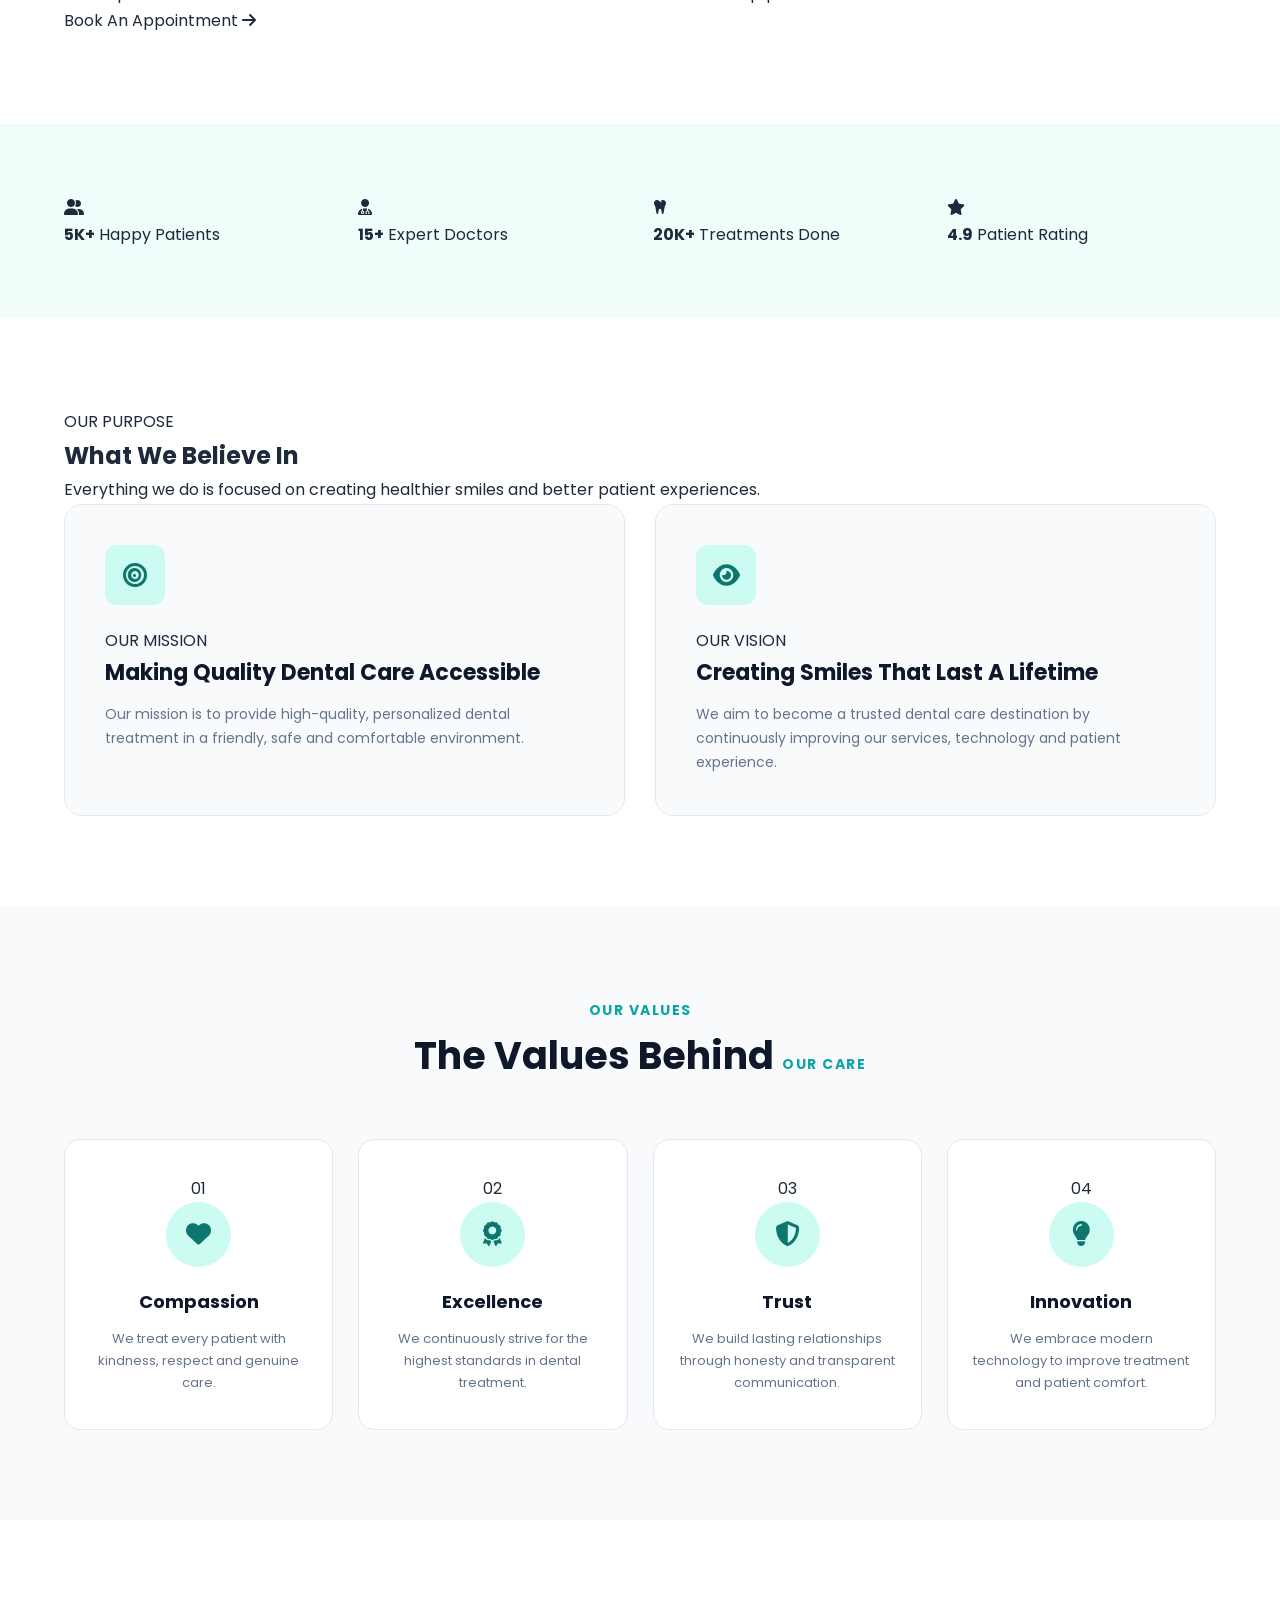
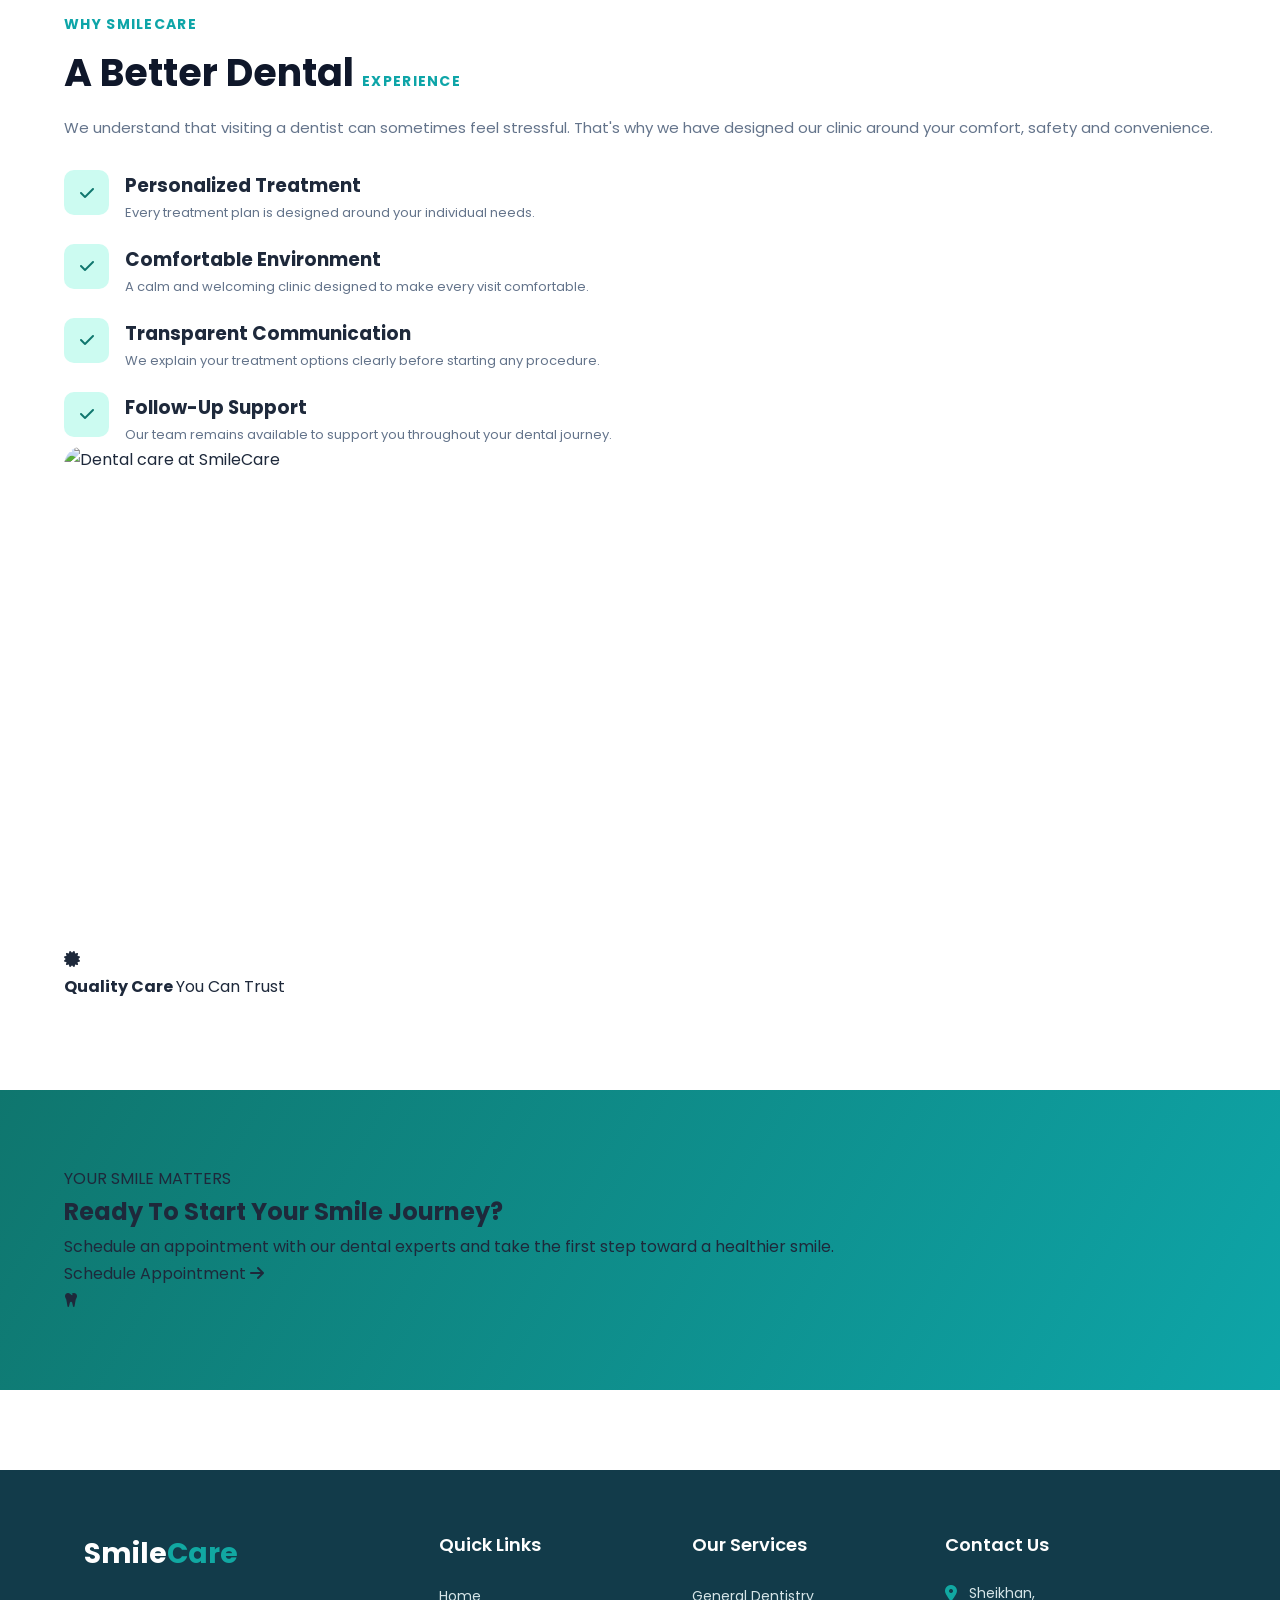
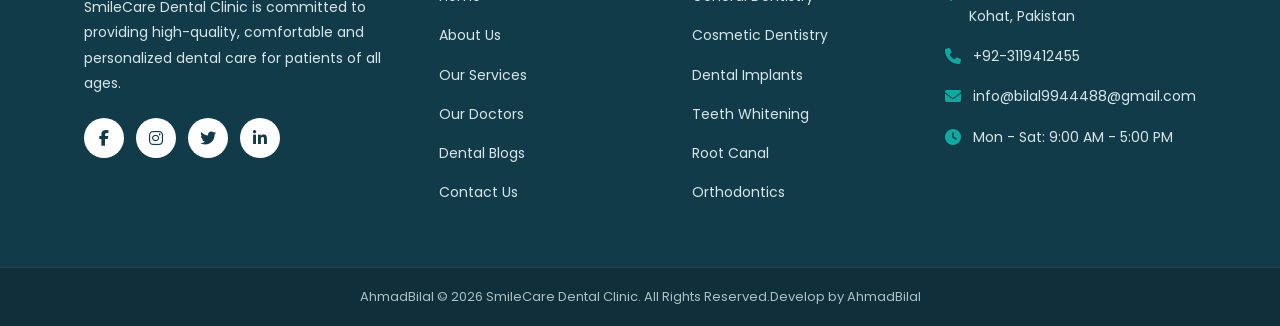
==== commit cbd748f2: "new changes my project" ====
--- a/about.html
+++ b/about.html
@@ -19,6 +19,7 @@
         href="https://cdnjs.cloudflare.com/ajax/libs/font-awesome/6.5.2/css/all.min.css">
 
     <!-- About Page CSS -->
+     <link rel="stylesheet" href="css/navbar.css">
     <link rel="stylesheet" href="css/about.css">
 </head>
 
@@ -31,62 +32,8 @@
 
     <header class="header">
 
-        <div class="container navbar">
-
-            <!-- Logo -->
-            <a href="index.html" class="logo">
-
-                <i class="fa-solid fa-tooth"></i>
-
-                <span>
-                    Smile<span class="logo-highlight">Care</span>
-                </span>
-
-            </a>
-
-
-            <!-- Navigation -->
-            <nav class="nav-menu">
-
-                <a href="index.html">
-                    Home
-                </a>
-
-                <a href="about.html" class="active">
-                    About
-                </a>
-
-                <a href="services.html">
-                    Services
-                </a>
-
-                <a href="doctors.html">
-                    Doctors
-                </a>
-
-                <a href="blogs.html">
-                    Blogs
-                </a>
-
-                <a href="contact.html">
-                    Contact
-                </a>
-
-                <a href="contact.html" class="nav-btn">
-                    Book Appointment
-                </a>
-
-            </nav>
-
-
-            <!-- Mobile Menu -->
-            <button class="menu-btn" aria-label="Open Menu">
-
-                <i class="fa-solid fa-bars"></i>
-
-            </button>
-
-        </div>
+
+        <div id="navbar"></div>
 
     </header>
 
@@ -149,8 +96,9 @@
 
                 <div class="main-image">
 
-                    <img src="images/dental.jpg"
-                        alt="SmileCare Dental Clinic">
+                    <img src=
+                    './images/dental1.jpg'
+                    alt="SmileCare Dental Clinic">
 
                 </div>
 
@@ -890,4 +838,6 @@
 
 </body>
 
+<script src="js/navbar.js"></script>
+
 </html>
--- a/css/navbar.css
+++ b/css/navbar.css
@@ -0,0 +1,490 @@
+/* =========================================
+   SMILECARE - REUSABLE NAVBAR
+========================================= */
+
+.site-header {
+    width: 100%;
+    background: #ffffff;
+
+    position: sticky;
+    top: 0;
+    left: 0;
+
+    z-index: 9999;
+
+    border-bottom: 1px solid #edf2f4;
+
+    box-shadow:
+        0 4px 20px rgba(18, 59, 74, 0.06);
+}
+
+
+/* =========================================
+   CONTAINER
+========================================= */
+
+.navbar-container {
+    width: 100%;
+    max-width: 1200px;
+
+    min-height: 78px;
+
+    margin: 0 auto;
+    padding: 0 20px;
+
+    display: flex;
+    align-items: center;
+    justify-content: space-between;
+}
+
+
+/* =========================================
+   LOGO
+========================================= */
+
+.navbar-logo {
+    display: inline-block;
+
+    color: #123b4a;
+
+    font-size: 28px;
+    font-weight: 700;
+
+    text-decoration: none;
+
+    letter-spacing: -0.5px;
+
+    white-space: nowrap;
+
+    transition: 0.3s ease;
+}
+
+.navbar-logo span {
+    color: #11a8a2;
+}
+
+.navbar-logo:hover {
+    opacity: 0.85;
+}
+
+
+/* =========================================
+   DESKTOP MENU
+========================================= */
+
+.navbar-menu {
+    display: flex;
+    align-items: center;
+
+    gap: 30px;
+}
+
+
+/* =========================================
+   MENU LINKS
+========================================= */
+
+.navbar-menu a {
+    position: relative;
+
+    color: #284b57;
+
+    font-size: 14px;
+    font-weight: 500;
+
+    text-decoration: none;
+
+    transition:
+        color 0.3s ease,
+        background 0.3s ease,
+        transform 0.3s ease;
+}
+
+
+/* Underline */
+
+.navbar-menu a:not(.navbar-btn)::after {
+    content: "";
+
+    position: absolute;
+
+    left: 0;
+    bottom: -8px;
+
+    width: 0;
+    height: 2px;
+
+    background: #11a8a2;
+
+    border-radius: 10px;
+
+    transition: width 0.3s ease;
+}
+
+
+/* Hover */
+
+.navbar-menu a:not(.navbar-btn):hover {
+    color: #11a8a2;
+}
+
+.navbar-menu a:not(.navbar-btn):hover::after {
+    width: 100%;
+}
+
+
+/* =========================================
+   ACTIVE PAGE
+========================================= */
+
+.navbar-menu a.active {
+    color: #11a8a2;
+}
+
+.navbar-menu a.active::after {
+    width: 100%;
+}
+
+
+/* =========================================
+   APPOINTMENT BUTTON
+========================================= */
+
+.navbar-btn {
+    display: inline-flex;
+
+    align-items: center;
+    justify-content: center;
+
+    gap: 8px;
+
+    padding: 12px 18px;
+
+    color: #ffffff !important;
+
+    background: #11a8a2;
+
+    border-radius: 7px;
+
+    font-size: 13px !important;
+    font-weight: 600 !important;
+
+    text-decoration: none;
+
+    box-shadow:
+        0 8px 20px rgba(17, 168, 162, 0.18);
+
+    transition:
+        background 0.3s ease,
+        transform 0.3s ease,
+        box-shadow 0.3s ease;
+}
+
+.navbar-btn:hover {
+    color: #ffffff !important;
+
+    background: #0d8f8a;
+
+    transform: translateY(-2px);
+
+    box-shadow:
+        0 10px 25px rgba(17, 168, 162, 0.25);
+}
+
+
+/* Remove underline */
+
+.navbar-btn::after {
+    display: none !important;
+}
+
+
+/* =========================================
+   HAMBURGER
+========================================= */
+
+.navbar-toggle {
+    width: 44px;
+    height: 44px;
+
+    display: none;
+
+    align-items: center;
+    justify-content: center;
+
+    flex-direction: column;
+
+    gap: 5px;
+
+    padding: 0;
+
+    background: #f2fafa;
+
+    border: 1px solid #dceeee;
+
+    border-radius: 8px;
+
+    cursor: pointer;
+
+    transition:
+        background 0.3s ease,
+        border 0.3s ease;
+}
+
+.navbar-toggle:hover {
+    background: #e8f7f6;
+}
+
+
+/* Hamburger Lines */
+
+.navbar-toggle span {
+    width: 21px;
+    height: 2px;
+
+    background: #123b4a;
+
+    border-radius: 10px;
+
+    transition:
+        transform 0.3s ease,
+        opacity 0.3s ease;
+}
+
+
+/* =========================================
+   HAMBURGER → X
+========================================= */
+
+.navbar-toggle.active span:nth-child(1) {
+    transform:
+        translateY(7px)
+        rotate(45deg);
+}
+
+.navbar-toggle.active span:nth-child(2) {
+    opacity: 0;
+}
+
+.navbar-toggle.active span:nth-child(3) {
+    transform:
+        translateY(-7px)
+        rotate(-45deg);
+}
+
+
+/* =========================================
+   TABLET
+========================================= */
+
+@media (max-width: 1000px) {
+
+    .navbar-menu {
+        gap: 20px;
+    }
+
+    .navbar-menu a {
+        font-size: 13px;
+    }
+
+    .navbar-btn {
+        padding: 11px 14px;
+    }
+}
+
+
+/* =========================================
+   MOBILE
+========================================= */
+
+@media (max-width: 768px) {
+
+    .navbar-container {
+        min-height: 70px;
+
+        padding: 0 18px;
+    }
+
+
+    /* Logo */
+
+    .navbar-logo {
+        font-size: 25px;
+    }
+
+
+    /* Show hamburger */
+
+    .navbar-toggle {
+        display: flex;
+
+        position: relative;
+
+        z-index: 10001;
+    }
+
+
+    /* Mobile Menu */
+
+    .navbar-menu {
+
+        position: absolute;
+
+        top: 70px;
+        left: 0;
+
+        width: 100%;
+
+        display: flex;
+
+        flex-direction: column;
+
+        align-items: stretch;
+
+        gap: 0;
+
+        padding: 10px 18px 20px;
+
+        background: #ffffff;
+
+        border-top:
+            1px solid #edf2f4;
+
+        box-shadow:
+            0 15px 30px rgba(18, 59, 74, 0.10);
+
+        opacity: 0;
+
+        visibility: hidden;
+
+        pointer-events: none;
+
+        transform:
+            translateY(-10px);
+
+        transition:
+            opacity 0.3s ease,
+            visibility 0.3s ease,
+            transform 0.3s ease;
+    }
+
+
+    /* Open */
+
+    .navbar-menu.open {
+
+        opacity: 1;
+
+        visibility: visible;
+
+        pointer-events: auto;
+
+        transform:
+            translateY(0);
+    }
+
+
+    /* Mobile Links */
+
+    .navbar-menu a {
+
+        width: 100%;
+
+        padding: 14px 10px;
+
+        font-size: 15px;
+
+        border-bottom:
+            1px solid #edf2f4;
+    }
+
+
+    /* Remove Desktop Underline */
+
+    .navbar-menu a:not(.navbar-btn)::after {
+        display: none;
+    }
+
+
+    /* Hover */
+
+    .navbar-menu a:not(.navbar-btn):hover {
+
+        color: #11a8a2;
+
+        background: #f5fbfb;
+
+        padding-left: 15px;
+    }
+
+
+    /* Active */
+
+    .navbar-menu a.active {
+
+        color: #11a8a2;
+
+        background: #f5fbfb;
+
+        padding-left: 15px;
+    }
+
+
+    /* Appointment */
+
+    .navbar-menu .navbar-btn {
+
+        width: 100%;
+
+        margin-top: 15px;
+
+        padding: 14px;
+
+        justify-content: center;
+
+        border-radius: 7px;
+    }
+
+}
+
+
+/* =========================================
+   SMALL MOBILE
+========================================= */
+
+@media (max-width: 480px) {
+
+    .navbar-container {
+
+        min-height: 66px;
+
+        padding: 0 15px;
+    }
+
+
+    .navbar-logo {
+        font-size: 23px;
+    }
+
+
+    .navbar-toggle {
+
+        width: 42px;
+        height: 42px;
+    }
+
+
+    .navbar-menu {
+
+        top: 66px;
+
+        padding-left: 15px;
+        padding-right: 15px;
+    }
+
+
+    .navbar-menu a {
+        font-size: 14px;
+    }
+
+}
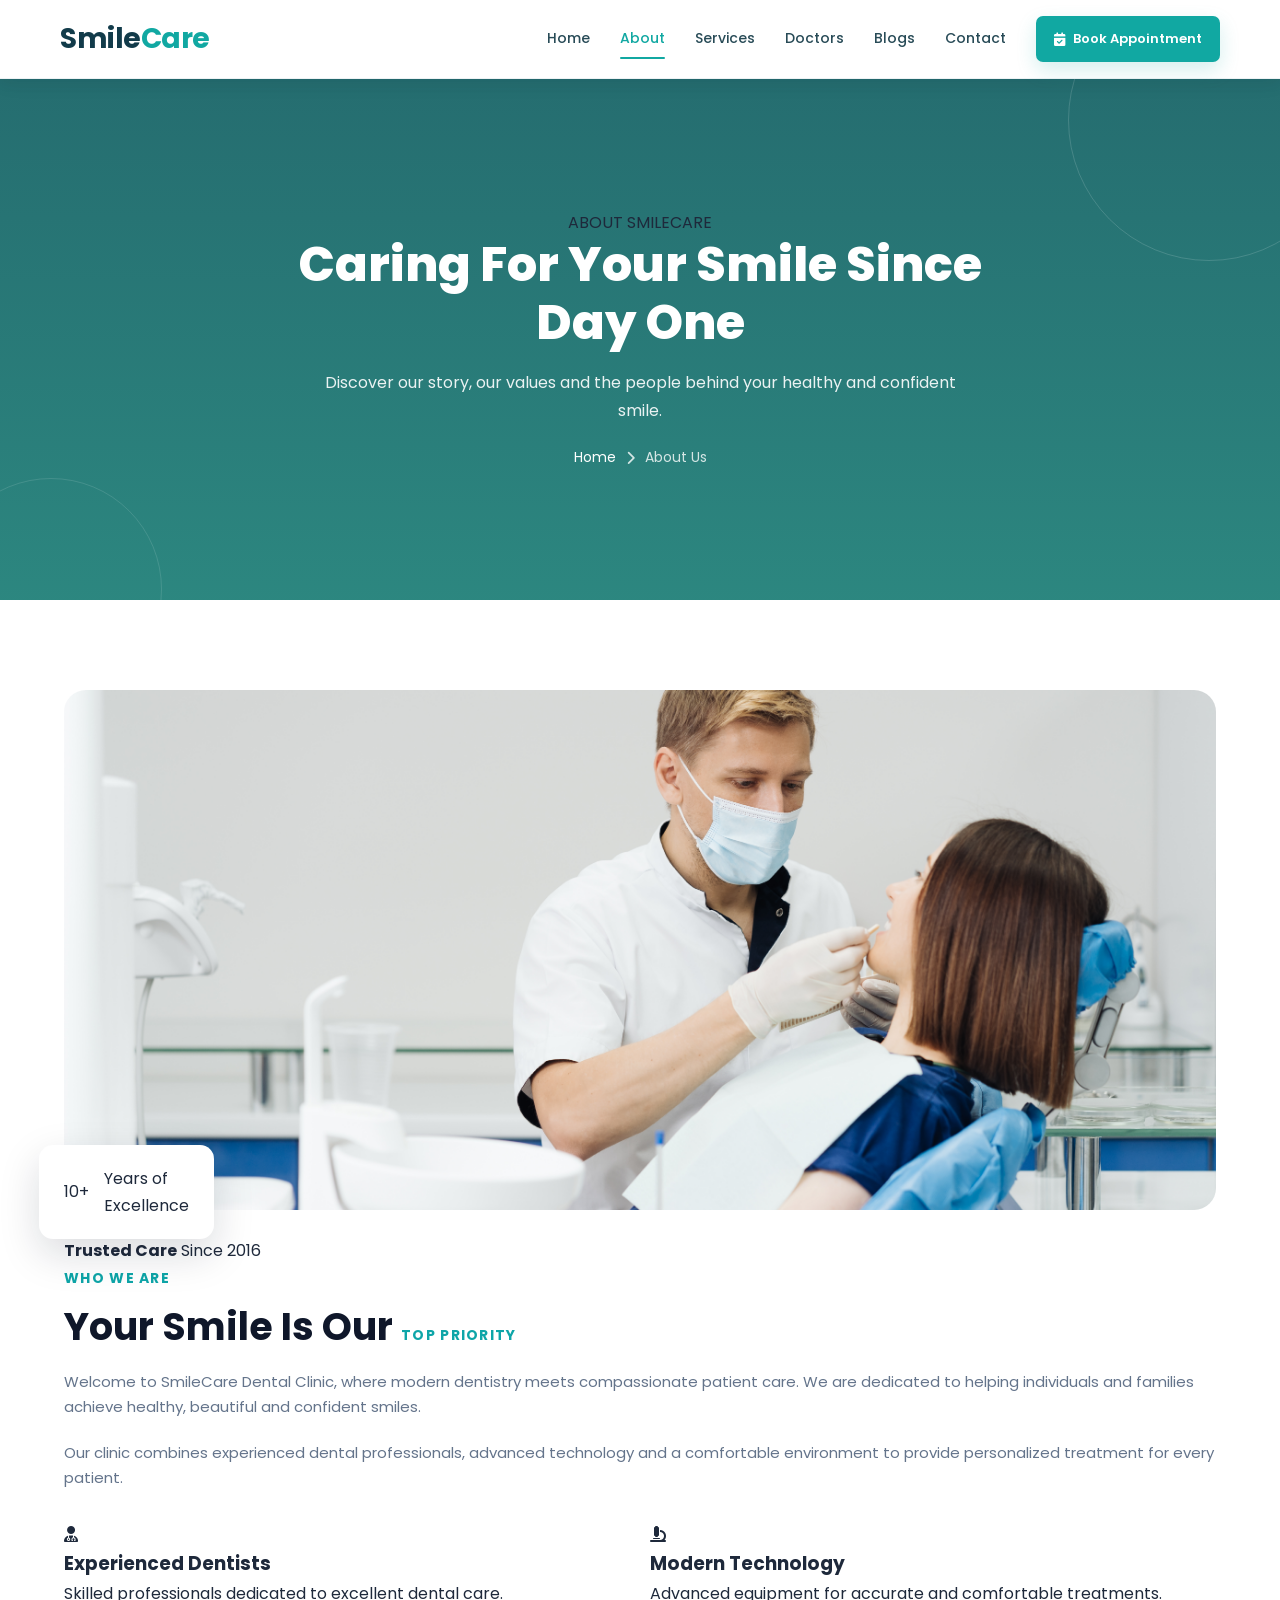
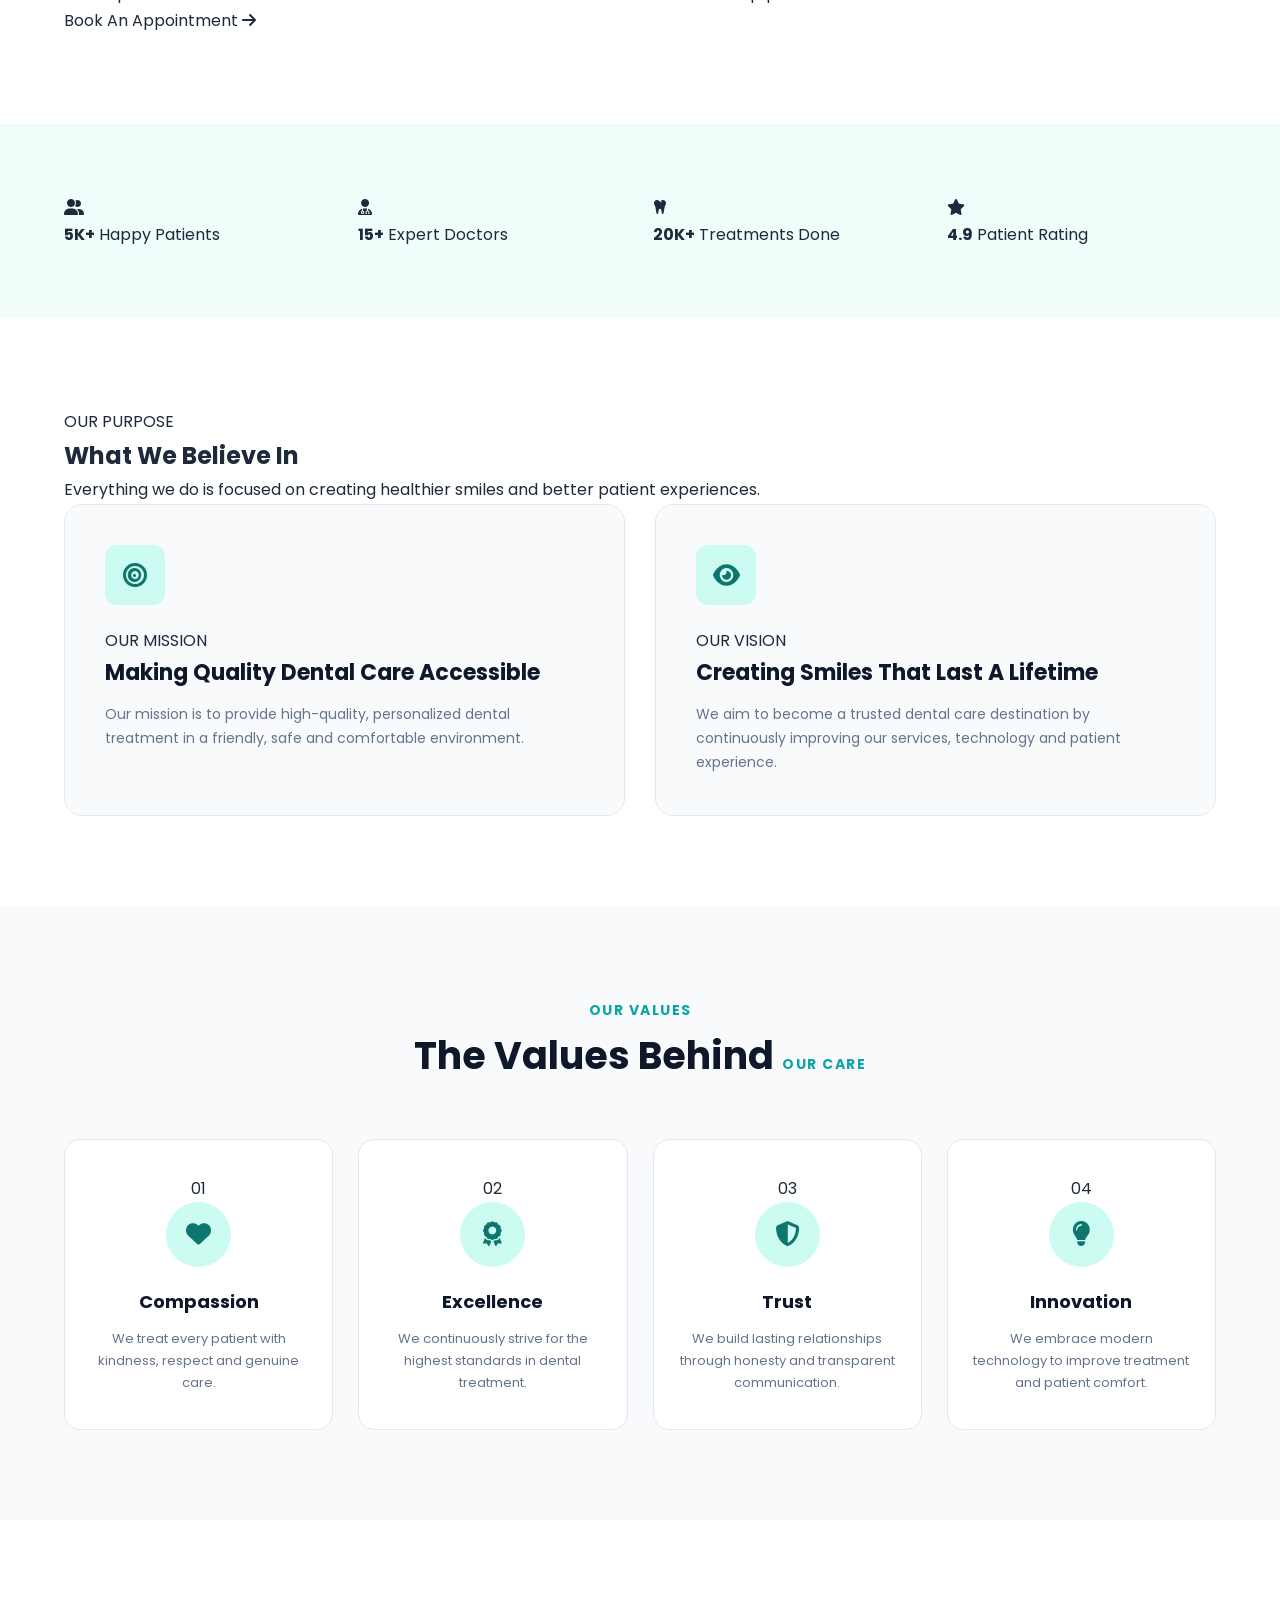
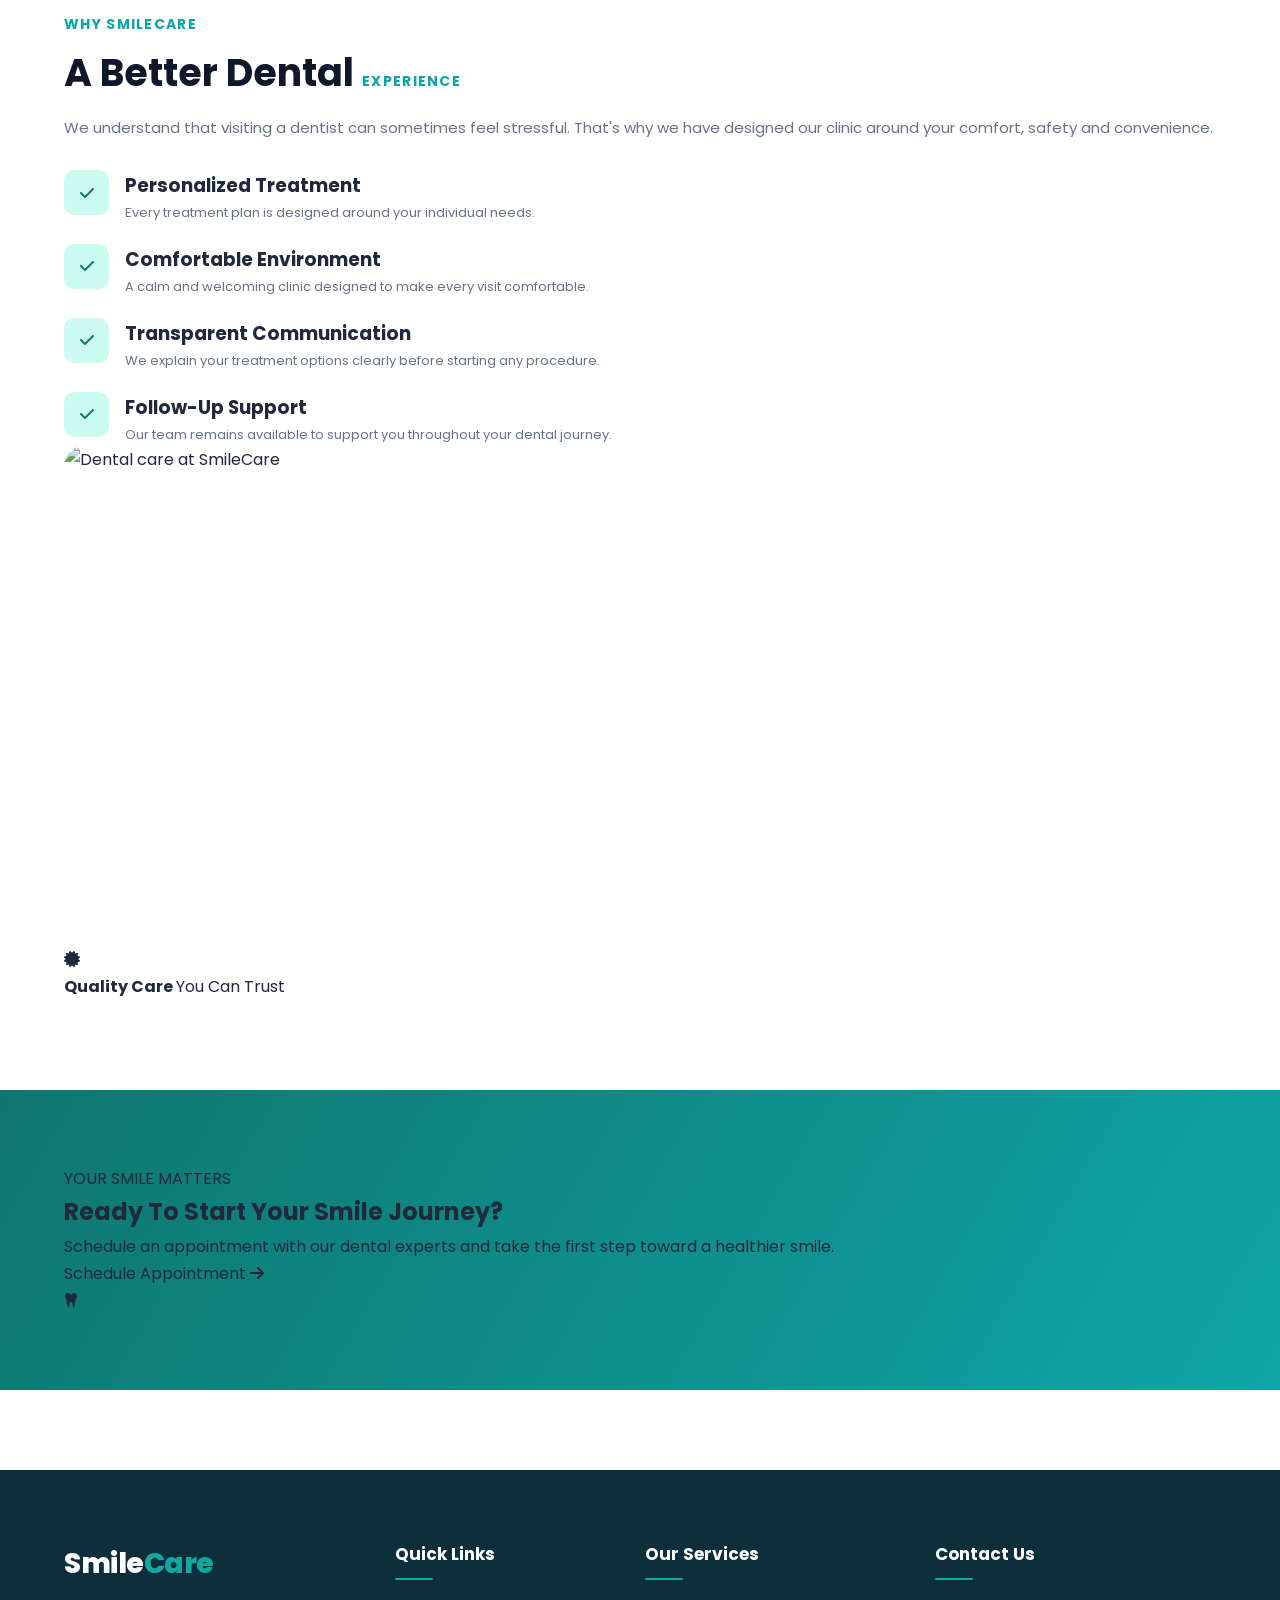
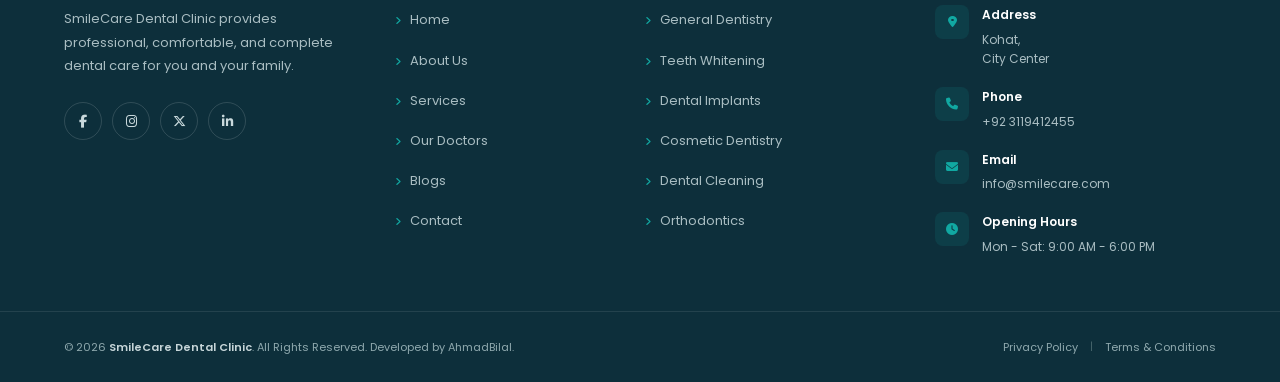
==== commit 95705741: "some changes in services page" ====
--- a/about.html
+++ b/about.html
@@ -21,6 +21,7 @@
     <!-- About Page CSS -->
      <link rel="stylesheet" href="css/navbar.css">
     <link rel="stylesheet" href="css/about.css">
+    <link rel="stylesheet" href="css/footer.css">
 </head>
 
 <body>
@@ -741,103 +742,14 @@
     <!-- =========================================
          FOOTER
     ========================================== -->
-
-
-<footer class="footer">
-
-    <div class="container footer-grid">
-
-        <div class="footer-column">
-            <a href="index.html" class="footer-logo">
-                Smile<span>Care</span>
-            </a>
-
-            <p class="footer-about">
-                SmileCare Dental Clinic is committed to providing
-                high-quality, comfortable and personalized dental care
-                for patients of all ages.
-            </p>
-
-            <div class="footer-social">
-                <a href="https://www.facebook.com/bilalkhan.671278"><i class="fab fa-facebook-f"></i></a>
-                <a href="https://www.instagram.com/aesthetic11109?stkn=MWE2bXgydjdvMmVmZQ=="><i class="fab fa-instagram"></i></a>
-                <a href="#"><i class="fab fa-twitter"></i></a>
-                <a href="#"><i class="fab fa-linkedin-in"></i></a>
-            </div>
-        </div>
-
-        <div class="footer-column">
-            <h3>Quick Links</h3>
-
-            <ul class="footer-links">
-                <li><a href="index.html">Home</a></li>
-                <li><a href="about.html">About Us</a></li>
-                <li><a href="services.html">Our Services</a></li>
-                <li><a href="doctors.html">Our Doctors</a></li>
-                <li><a href="blogs.html">Dental Blogs</a></li>
-                <li><a href="contact.html">Contact Us</a></li>
-            </ul>
-        </div>
-
-        <div class="footer-column">
-            <h3>Our Services</h3>
-
-            <ul class="footer-links">
-                <li><a href="services.html">General Dentistry</a></li>
-                <li><a href="services.html">Cosmetic Dentistry</a></li>
-                <li><a href="services.html">Dental Implants</a></li>
-                <li><a href="services.html">Teeth Whitening</a></li>
-                <li><a href="services.html">Root Canal</a></li>
-                <li><a href="services.html">Orthodontics</a></li>
-            </ul>
-        </div>
-
-        <div class="footer-column">
-            <h3>Contact Us</h3>
-
-            <ul class="footer-contact">
-
-                <li>
-                    <i class="fas fa-location-dot"></i>
-                    <span>
-                        Sheikhan,<br>
-                        Kohat, Pakistan
-                    </span>
-                </li>
-
-                <li>
-                    <i class="fas fa-phone"></i>
-                    <span>+92-3119412455</span>
-                </li>
-
-                <li>
-                    <i class="fas fa-envelope"></i>
-                    <span>info@bilal9944488@gmail.com</span>
-                </li>
-
-                <li>
-                    <i class="fas fa-clock"></i>
-                    <span>Mon - Sat: 9:00 AM - 5:00 PM</span>
-                </li>
-
-            </ul>
-        </div>
-
-    </div>
-
-    <div class="footer-bottom">
-        <div class="container">
-            <p>
-               AhmadBilal © 2026 SmileCare Dental Clinic.
-                All Rights Reserved.Develop by AhmadBilal
-            </p>
-        </div>
-    </div>
-
-</footer>
-
+    <div id="footer"></div>
+
+
+    <script src="js/navbar.js"></script>
+ <script src="js/footer.js"></script>
 </body>
-
-<script src="js/navbar.js"></script>
+ 
+ <!-- <script src="js/navbar.js"></script>
+ <script src="js/footer.js"></script> -->
 
 </html>
--- a/css/about.css
+++ b/css/about.css
@@ -698,147 +698,6 @@
 
 
 /* =========================
-   12. FOOTER
-========================= */
-
-.footer {
-    background: #123b4a;
-    color: #ffffff;
-    padding-top: 60px;
-    margin-top: 80px;
-}
-
-.footer-grid {
-    max-width: 1200px;
-    margin: 0 auto;
-    padding: 0 20px 50px;
-
-    display: grid;
-    grid-template-columns: 1.5fr 1fr 1fr 1.2fr;
-    gap: 50px;
-}
-
-.footer-column h3 {
-    font-size: 18px;
-    font-weight: 600;
-    margin-bottom: 22px;
-    color: #ffffff;
-}
-
-.footer-logo {
-    display: inline-block;
-    font-size: 28px;
-    font-weight: 700;
-    color: #ffffff;
-    text-decoration: none;
-    margin-bottom: 18px;
-}
-
-.footer-logo span {
-    color: #11a8a2;
-}
-
-.footer-about {
-    color: #d6e5e8;
-    font-size: 14px;
-    line-height: 1.8;
-    max-width: 300px;
-    margin-bottom: 22px;
-}
-
-.footer-social {
-    display: flex;
-    gap: 12px;
-}
-
-.footer-social a {
-    width: 40px;
-    height: 40px;
-    display: flex;
-    align-items: center;
-    justify-content: center;
-
-    background: #ffffff;
-    color: #123b4a;
-
-    border-radius: 50%;
-    text-decoration: none;
-
-    transition: all 0.3s ease;
-}
-
-.footer-social a:hover {
-    background: #11a8a2;
-    color: #ffffff;
-    transform: translateY(-3px);
-}
-
-.footer-links {
-    list-style: none;
-    padding: 0;
-    margin: 0;
-}
-
-.footer-links li {
-    margin-bottom: 12px;
-}
-
-.footer-links a {
-    color: #d6e5e8;
-    text-decoration: none;
-    font-size: 14px;
-    transition: all 0.3s ease;
-}
-
-.footer-links a:hover {
-    color: #11a8a2;
-    padding-left: 5px;
-}
-
-.footer-contact {
-    list-style: none;
-    padding: 0;
-    margin: 0;
-}
-
-.footer-contact li {
-    display: flex;
-    align-items: flex-start;
-    gap: 12px;
-
-    margin-bottom: 18px;
-
-    color: #d6e5e8;
-    font-size: 14px;
-    line-height: 1.6;
-}
-
-.footer-contact i {
-    color: #11a8a2;
-    font-size: 16px;
-    margin-top: 3px;
-}
-
-.footer-bottom {
-    background: #102f3b;
-    border-top: 1px solid rgba(255, 255, 255, 0.08);
-}
-
-.footer-bottom .container {
-    max-width: 1200px;
-    margin: 0 auto;
-    padding: 18px 20px;
-}
-
-.footer-bottom p {
-    margin: 0;
-    text-align: center;
-    color: #a9c0c5;
-    font-size: 13px;
-}
-
-
-/* =========================
    FOOTER RESPONSIVE
 ========================= */
 
@@ -851,36 +710,6 @@
 
 }
 
-@media (max-width: 600px) {
-
-    .footer {
-        padding-top: 45px;
-    }
-
-    .footer-grid {
-        grid-template-columns: 1fr;
-        gap: 35px;
-        padding-bottom: 40px;
-    }
-
-    .footer-logo {
-        font-size: 25px;
-    }
-
-    .footer-about {
-        max-width: 100%;
-    }
-
-    .footer-bottom .container {
-        padding: 16px 15px;
-    }
-
-    .footer-bottom p {
-        font-size: 12px;
-        line-height: 1.6;
-    }
-
-}
 
 /* =========================
    13. TABLET RESPONSIVE
@@ -933,11 +762,6 @@
 
     .values-grid {
         grid-template-columns: repeat(2, 1fr);
-    }
-
-    .footer-grid {
-        grid-template-columns: repeat(2, 1fr);
-        gap: 40px;
     }
 }
 
@@ -1082,10 +906,7 @@
         font-size: 30px;
     }
 
-    .footer-grid {
-        grid-template-columns: 1fr 1fr;
-        gap: 35px;
-    }
+  
 }
 
 
@@ -1199,12 +1020,4 @@
         font-size: 13px;
     }
 
-    .footer-grid {
-        grid-template-columns: 1fr;
-        gap: 30px;
-    }
-
-    .footer {
-        padding-top: 55px;
-    }
 }
--- a/css/footer.css
+++ b/css/footer.css
@@ -0,0 +1,408 @@
+/* =========================================
+   FOOTER
+========================================= */
+
+.site-footer {
+    background: #0d2f3b;
+    color: #ffffff;
+    margin-top: 80px;
+}
+
+
+/* =========================================
+   FOOTER MAIN
+========================================= */
+
+.footer-main {
+    padding: 70px 0 55px;
+}
+
+.footer-container {
+    width: 90%;
+    max-width: 1200px;
+    margin: 0 auto;
+
+    display: grid;
+    grid-template-columns: 1.4fr 1fr 1.2fr 1.4fr;
+    gap: 50px;
+}
+
+
+/* =========================================
+   FOOTER COLUMNS
+========================================= */
+
+.footer-column {
+    min-width: 0;
+}
+
+.footer-column h3 {
+    color: #ffffff;
+    font-size: 17px;
+    font-weight: 700;
+    margin: 0 0 25px;
+    position: relative;
+    padding-bottom: 12px;
+}
+
+.footer-column h3::after {
+    content: "";
+
+    position: absolute;
+    left: 0;
+    bottom: 0;
+
+    width: 38px;
+    height: 2px;
+
+    background: #11a8a2;
+    border-radius: 10px;
+}
+
+
+/* =========================================
+   FOOTER LOGO
+========================================= */
+
+.footer-logo {
+    display: inline-block;
+
+    color: #ffffff;
+    font-size: 28px;
+    font-weight: 800;
+
+    letter-spacing: -0.5px;
+    margin-bottom: 20px;
+
+    transition: 0.3s ease;
+}
+
+.footer-logo span {
+    color: #11a8a2;
+}
+
+.footer-logo:hover {
+    color: #ffffff;
+}
+
+
+/* =========================================
+   FOOTER ABOUT
+========================================= */
+
+.footer-about p {
+    color: #a9bdc2;
+    font-size: 13px;
+    line-height: 1.8;
+
+    max-width: 290px;
+    margin: 0 0 25px;
+}
+
+
+/* =========================================
+   SOCIAL ICONS
+========================================= */
+
+.footer-social {
+    display: flex;
+    align-items: center;
+    gap: 10px;
+}
+
+.footer-social a {
+    width: 38px;
+    height: 38px;
+
+    display: flex;
+    align-items: center;
+    justify-content: center;
+
+    border: 1px solid rgba(255, 255, 255, 0.14);
+    border-radius: 50%;
+
+    color: #c9d9dc;
+    font-size: 13px;
+
+    transition: 0.3s ease;
+}
+
+.footer-social a:hover {
+    background: #11a8a2;
+    border-color: #11a8a2;
+    color: #ffffff;
+    transform: translateY(-3px);
+}
+
+
+/* =========================================
+   FOOTER LINKS
+========================================= */
+
+.footer-links {
+    list-style: none;
+    padding: 0;
+    margin: 0;
+}
+
+.footer-links li {
+    margin-bottom: 13px;
+}
+
+.footer-links li:last-child {
+    margin-bottom: 0;
+}
+
+.footer-links a {
+    display: inline-flex;
+    align-items: center;
+    gap: 9px;
+
+    color: #a9bdc2;
+    font-size: 13px;
+
+    transition: 0.3s ease;
+}
+
+.footer-links a i {
+    color: #11a8a2;
+    font-size: 10px;
+
+    transition: 0.3s ease;
+}
+
+.footer-links a:hover {
+    color: #ffffff;
+    padding-left: 4px;
+}
+
+.footer-links a:hover i {
+    transform: translateX(2px);
+}
+
+
+/* =========================================
+   CONTACT INFORMATION
+========================================= */
+
+.footer-contact-item {
+    display: flex;
+    align-items: flex-start;
+    gap: 13px;
+
+    margin-bottom: 19px;
+}
+
+.footer-contact-item:last-child {
+    margin-bottom: 0;
+}
+
+.footer-contact-icon {
+    width: 34px;
+    height: 34px;
+
+    flex-shrink: 0;
+
+    display: flex;
+    align-items: center;
+    justify-content: center;
+
+    background: rgba(17, 168, 162, 0.12);
+    color: #11a8a2;
+
+    border-radius: 8px;
+
+    font-size: 12px;
+}
+
+.footer-contact-item span {
+    display: block;
+
+    color: #ffffff;
+    font-size: 12px;
+    font-weight: 600;
+
+    margin-bottom: 4px;
+}
+
+.footer-contact-item p,
+.footer-contact-item a {
+    display: block;
+
+    color: #a9bdc2;
+    font-size: 12px;
+    line-height: 1.6;
+
+    margin: 0;
+}
+
+.footer-contact-item a {
+    transition: 0.3s ease;
+}
+
+.footer-contact-item a:hover {
+    color: #11a8a2;
+}
+
+
+/* =========================================
+   FOOTER BOTTOM
+========================================= */
+
+.footer-bottom {
+    border-top: 1px solid rgba(255, 255, 255, 0.09);
+}
+
+.footer-bottom-container {
+    width: 90%;
+    max-width: 1200px;
+    min-height: 70px;
+
+    margin: 0 auto;
+
+    display: flex;
+    align-items: center;
+    justify-content: space-between;
+
+    gap: 20px;
+}
+
+.footer-bottom p {
+    color: #8fa9ae;
+    font-size: 11px;
+    margin: 0;
+}
+
+.footer-bottom p strong {
+    color: #c7d6d9;
+    font-weight: 600;
+}
+
+.footer-bottom-links {
+    display: flex;
+    align-items: center;
+    gap: 12px;
+}
+
+.footer-bottom-links a {
+    color: #8fa9ae;
+    font-size: 11px;
+
+    transition: 0.3s ease;
+}
+
+.footer-bottom-links a:hover {
+    color: #11a8a2;
+}
+
+.footer-bottom-links span {
+    color: #48666d;
+    font-size: 10px;
+}
+
+
+/* =========================================
+   TABLET
+========================================= */
+
+@media (max-width: 1000px) {
+
+    .footer-container {
+        grid-template-columns: repeat(2, 1fr);
+        gap: 45px 35px;
+    }
+
+    .footer-about p {
+        max-width: 340px;
+    }
+
+}
+
+
+/* =========================================
+   MOBILE
+========================================= */
+
+@media (max-width: 700px) {
+
+    .site-footer {
+        margin-top: 60px;
+    }
+
+    .footer-main {
+        padding: 55px 0 40px;
+    }
+
+    .footer-container {
+        width: 88%;
+
+        grid-template-columns: 1fr;
+        gap: 38px;
+    }
+
+    .footer-column h3 {
+        margin-bottom: 20px;
+    }
+
+    .footer-about p {
+        max-width: 100%;
+    }
+
+    .footer-bottom-container {
+        width: 88%;
+
+        min-height: auto;
+
+        padding: 22px 0;
+
+        flex-direction: column;
+        justify-content: center;
+
+        text-align: center;
+    }
+
+}
+
+
+/* =========================================
+   SMALL MOBILE
+========================================= */
+
+@media (max-width: 480px) {
+
+    .footer-main {
+        padding: 45px 0 35px;
+    }
+
+    .footer-container {
+        width: 90%;
+        gap: 35px;
+    }
+
+    .footer-logo {
+        font-size: 25px;
+    }
+
+    .footer-column h3 {
+        font-size: 16px;
+    }
+
+    .footer-links a {
+        font-size: 12px;
+    }
+
+    .footer-contact-item {
+        gap: 11px;
+    }
+
+    .footer-contact-icon {
+        width: 32px;
+        height: 32px;
+    }
+
+    .footer-bottom-links {
+        flex-wrap: wrap;
+        justify-content: center;
+    }
+
+}
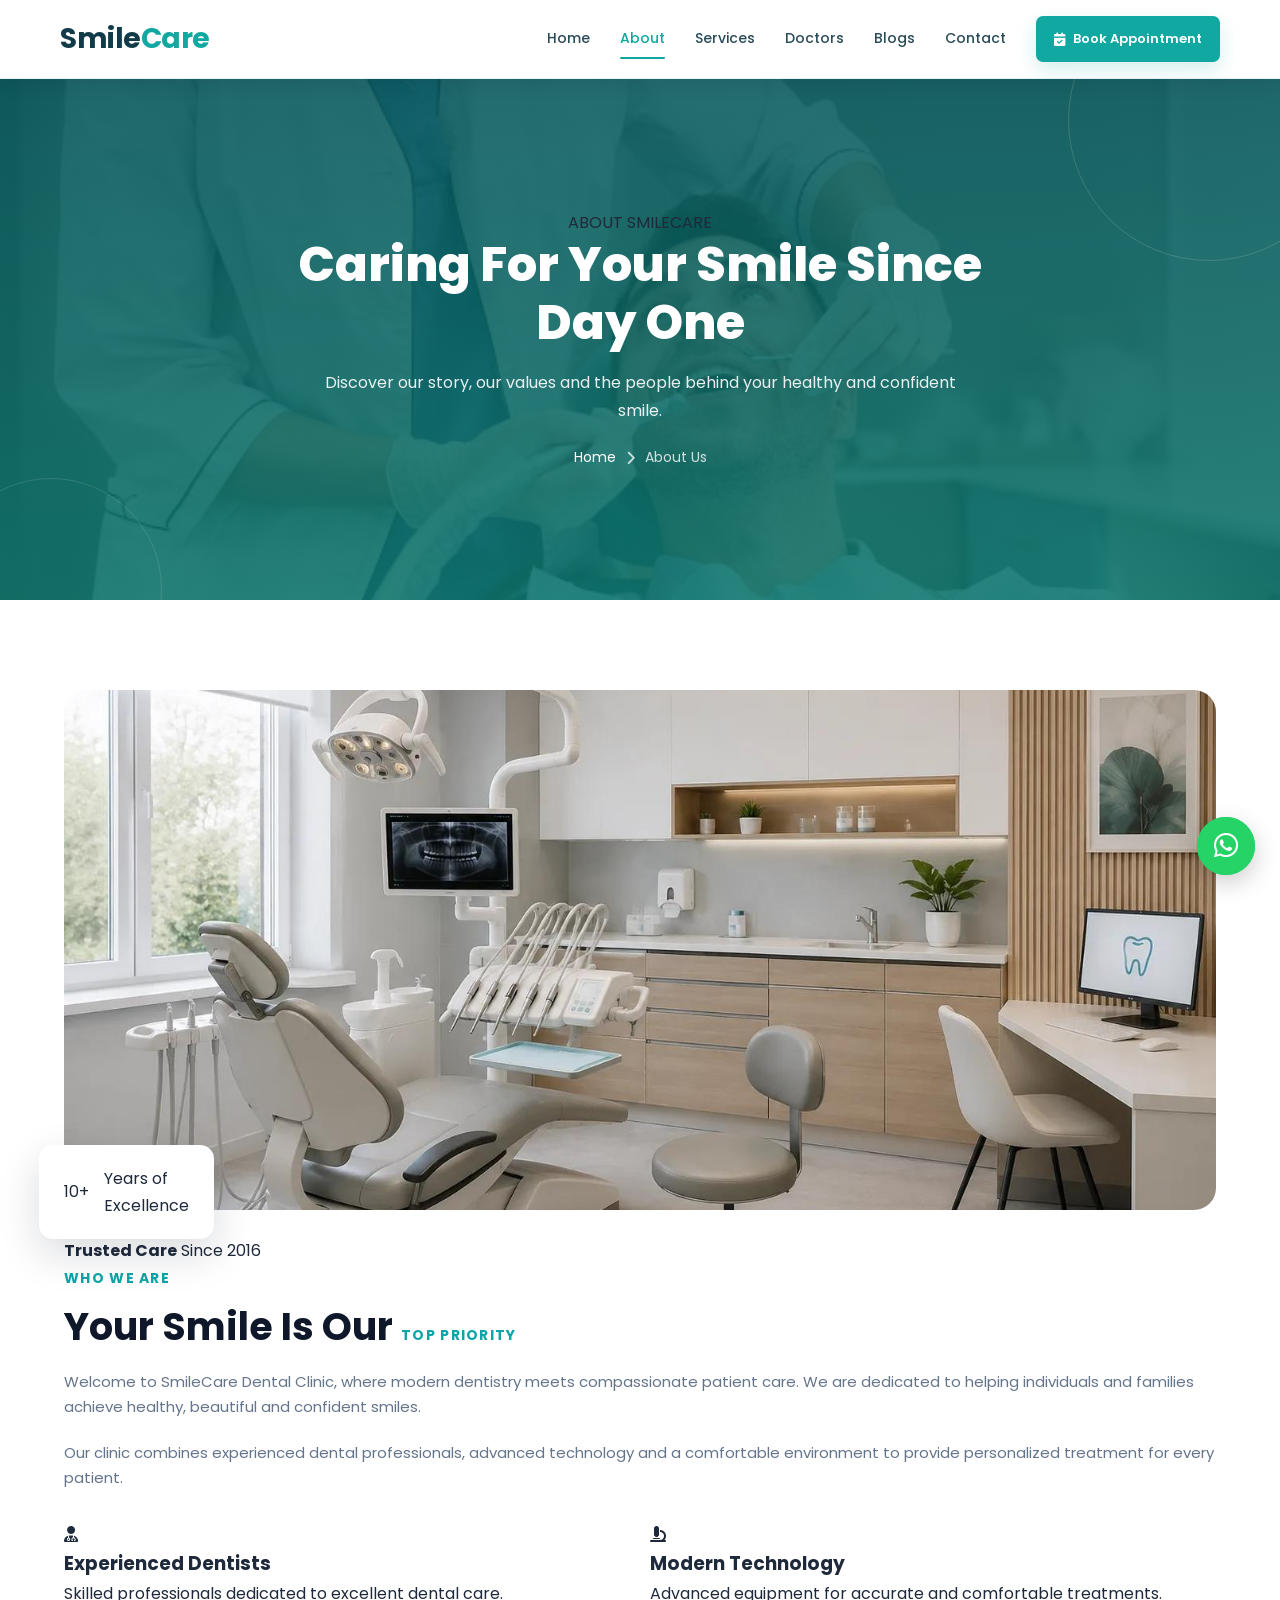
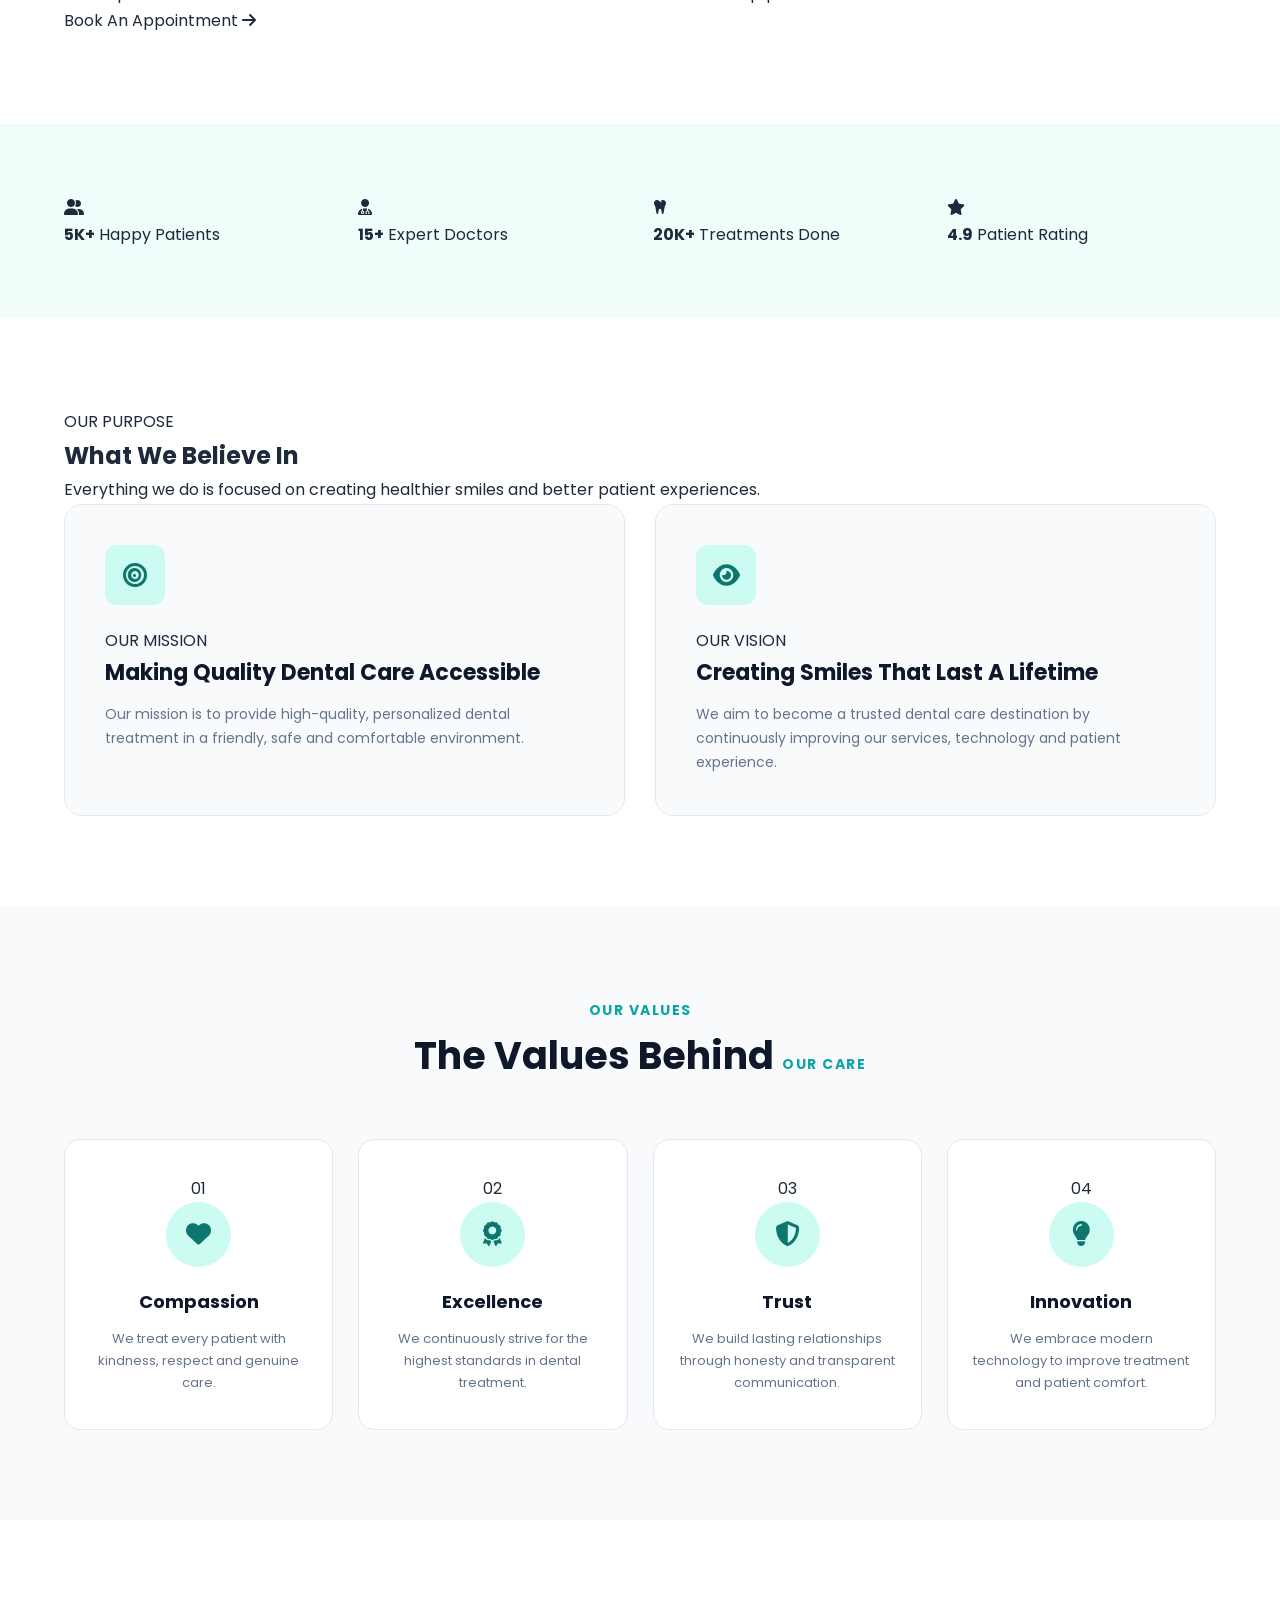
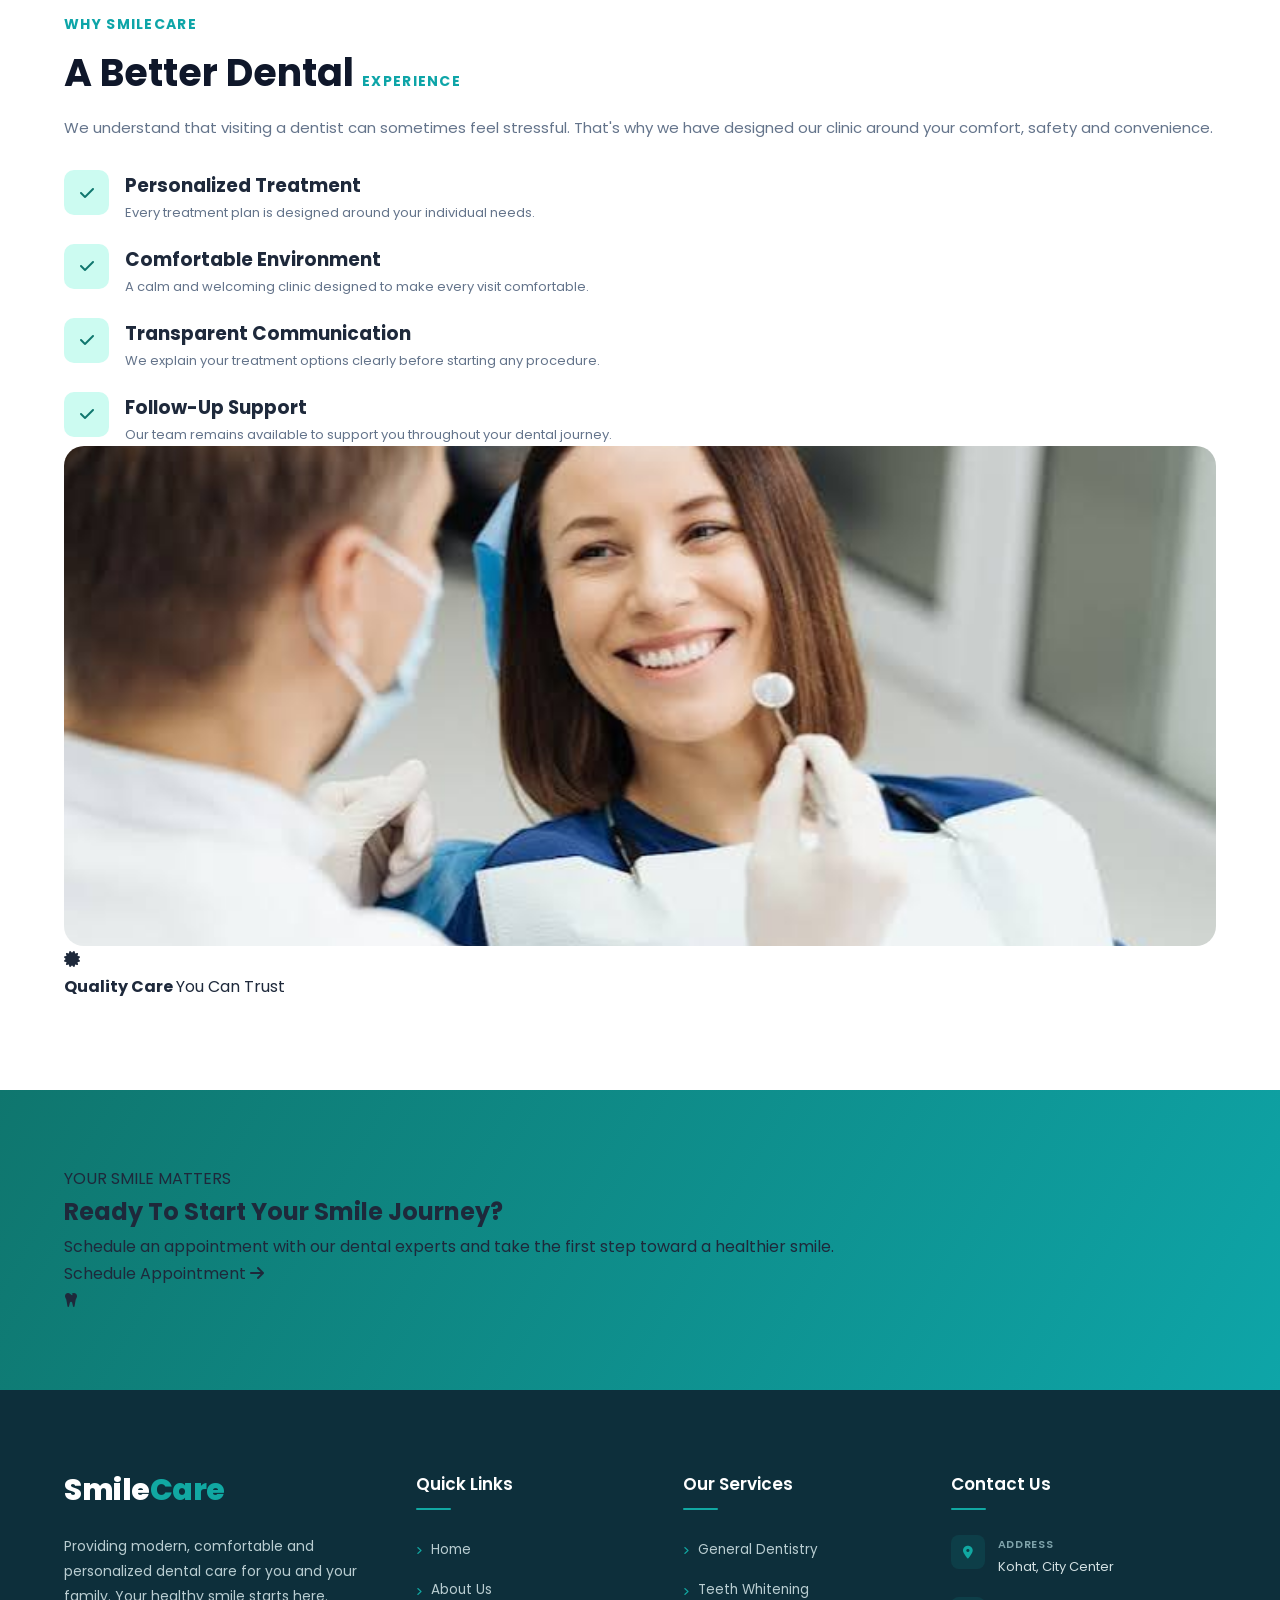
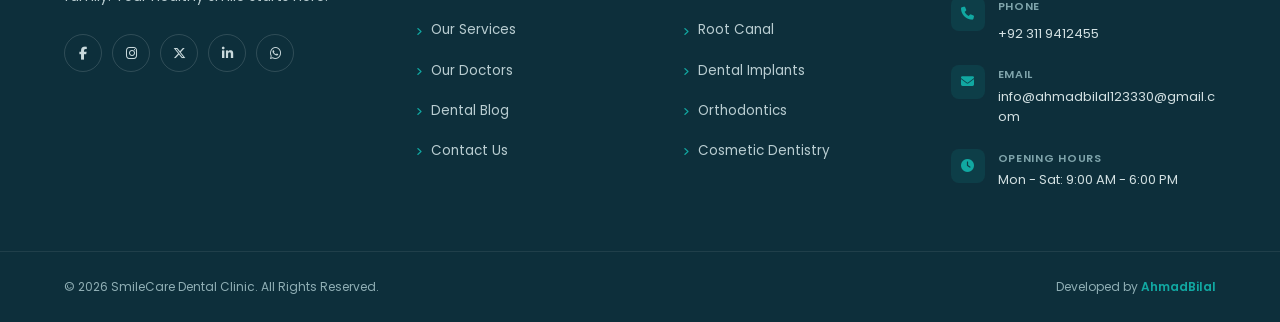
==== commit d0d6e825: "add whtsapp icion and some new chnages and its UI in my website" ====
--- a/about.html
+++ b/about.html
@@ -98,7 +98,7 @@
                 <div class="main-image">
 
                     <img src=
-                    './images/dental1.jpg'
+                    './images/about.img/dental-clinic.about.img.jpeg'
                     alt="SmileCare Dental Clinic">
 
                 </div>
@@ -658,7 +658,7 @@
 
                 <div class="why-image-wrapper">
 
-                    <img src="images/dental.jpg"
+                    <img src="./images/about.img/dental-care.at.smile-abouti.mg.jpeg"
                         alt="Dental care at SmileCare">
 
                 </div>
--- a/css/about.css
+++ b/css/about.css
@@ -158,7 +158,7 @@
             rgba(7, 89, 92, 0.88),
             rgba(15, 118, 110, 0.88)
         ),
-        url("../images/dental.jpg") center/cover no-repeat;
+        url("../images//services.imgs/dental.clean.jpeg") center/cover no-repeat;
 
     position: relative;
     overflow: hidden;
--- a/css/footer.css
+++ b/css/footer.css
@@ -1,21 +1,23 @@
 /* =========================================
-   FOOTER
+   SMILECARE DENTAL CLINIC
+   FOOTER CSS
+========================================= */
+
+
+/* =========================================
+   FOOTER MAIN
 ========================================= */
 
 .site-footer {
     background: #0d2f3b;
     color: #ffffff;
-    margin-top: 80px;
-}
-
-
-/* =========================================
-   FOOTER MAIN
-========================================= */
-
-.footer-main {
-    padding: 70px 0 55px;
-}
+    margin-top: 0;
+}
+
+
+/* =========================================
+   FOOTER CONTAINER
+========================================= */
 
 .footer-container {
     width: 90%;
@@ -23,8 +25,15 @@
     margin: 0 auto;
 
     display: grid;
-    grid-template-columns: 1.4fr 1fr 1.2fr 1.4fr;
-    gap: 50px;
+    grid-template-columns:
+        1.4fr
+        1fr
+        1fr
+        1.25fr;
+
+    gap: 55px;
+
+    padding: 75px 0 60px;
 }
 
 
@@ -36,29 +45,6 @@
     min-width: 0;
 }
 
-.footer-column h3 {
-    color: #ffffff;
-    font-size: 17px;
-    font-weight: 700;
-    margin: 0 0 25px;
-    position: relative;
-    padding-bottom: 12px;
-}
-
-.footer-column h3::after {
-    content: "";
-
-    position: absolute;
-    left: 0;
-    bottom: 0;
-
-    width: 38px;
-    height: 2px;
-
-    background: #11a8a2;
-    border-radius: 10px;
-}
-
 
 /* =========================================
    FOOTER LOGO
@@ -68,47 +54,51 @@
     display: inline-block;
 
     color: #ffffff;
-    font-size: 28px;
+
+    font-size: 30px;
     font-weight: 800;
 
+    text-decoration: none;
+
     letter-spacing: -0.5px;
-    margin-bottom: 20px;
-
-    transition: 0.3s ease;
+
+    margin-bottom: 18px;
 }
 
 .footer-logo span {
     color: #11a8a2;
 }
 
-.footer-logo:hover {
-    color: #ffffff;
-}
-
-
-/* =========================================
-   FOOTER ABOUT
-========================================= */
-
-.footer-about p {
-    color: #a9bdc2;
-    font-size: 13px;
+
+/* =========================================
+   FOOTER DESCRIPTION
+========================================= */
+
+.footer-description {
+    max-width: 310px;
+
+    color: #b9cdd1;
+
+    font-size: 14px;
     line-height: 1.8;
 
-    max-width: 290px;
     margin: 0 0 25px;
 }
 
 
 /* =========================================
-   SOCIAL ICONS
+   FOOTER SOCIAL MEDIA
 ========================================= */
 
 .footer-social {
     display: flex;
     align-items: center;
+
     gap: 10px;
-}
+
+    flex-wrap: wrap;
+}
+
 
 .footer-social a {
     width: 38px;
@@ -119,19 +109,62 @@
     justify-content: center;
 
     border: 1px solid rgba(255, 255, 255, 0.14);
+
     border-radius: 50%;
 
     color: #c9d9dc;
+
     font-size: 13px;
 
-    transition: 0.3s ease;
-}
+    text-decoration: none;
+
+    transition: all 0.3s ease;
+}
+
 
 .footer-social a:hover {
     background: #11a8a2;
+
     border-color: #11a8a2;
+
     color: #ffffff;
+
     transform: translateY(-3px);
+}
+
+
+/* =========================================
+   FOOTER TITLES
+========================================= */
+
+.footer-title {
+    position: relative;
+
+    color: #ffffff;
+
+    font-size: 17px;
+    font-weight: 600;
+
+    margin: 5px 0 25px;
+
+    padding-bottom: 12px;
+}
+
+
+.footer-title::after {
+    content: "";
+
+    position: absolute;
+
+    left: 0;
+    bottom: 0;
+
+    width: 35px;
+    height: 2px;
+
+    background: #11a8a2;
+
+    border-radius: 10px;
 }
 
 
@@ -141,40 +174,54 @@
 
 .footer-links {
     list-style: none;
+
     padding: 0;
     margin: 0;
 }
 
+
 .footer-links li {
     margin-bottom: 13px;
 }
 
+
 .footer-links li:last-child {
     margin-bottom: 0;
 }
 
+
 .footer-links a {
     display: inline-flex;
+
     align-items: center;
+
     gap: 9px;
 
-    color: #a9bdc2;
-    font-size: 13px;
-
-    transition: 0.3s ease;
-}
+    color: #b9cdd1;
+
+    font-size: 13.5px;
+
+    text-decoration: none;
+
+    transition: all 0.3s ease;
+}
+
 
 .footer-links a i {
     color: #11a8a2;
+
     font-size: 10px;
 
-    transition: 0.3s ease;
-}
+    transition: transform 0.3s ease;
+}
+
 
 .footer-links a:hover {
     color: #ffffff;
-    padding-left: 4px;
-}
+
+    transform: translateX(4px);
+}
+
 
 .footer-links a:hover i {
     transform: translateX(2px);
@@ -182,65 +229,107 @@
 
 
 /* =========================================
-   CONTACT INFORMATION
-========================================= */
+   FOOTER CONTACT
+========================================= */
+
+.footer-contact {
+    display: flex;
+
+    flex-direction: column;
+
+    gap: 19px;
+}
+
 
 .footer-contact-item {
     display: flex;
+
     align-items: flex-start;
+
     gap: 13px;
-
-    margin-bottom: 19px;
-}
-
-.footer-contact-item:last-child {
-    margin-bottom: 0;
-}
+}
+
+
+/* =========================================
+   CONTACT ICON
+========================================= */
 
 .footer-contact-icon {
+    flex: 0 0 34px;
+
     width: 34px;
     height: 34px;
-
-    flex-shrink: 0;
 
     display: flex;
     align-items: center;
     justify-content: center;
 
     background: rgba(17, 168, 162, 0.12);
+
+    border-radius: 8px;
+
     color: #11a8a2;
 
-    border-radius: 8px;
-
-    font-size: 12px;
-}
-
-.footer-contact-item span {
+    font-size: 13px;
+}
+
+
+/* =========================================
+   CONTACT TEXT
+========================================= */
+
+.footer-contact-text {
+    min-width: 0;
+}
+
+
+.footer-contact-text span {
     display: block;
 
-    color: #ffffff;
-    font-size: 12px;
+    color: #7fa4ab;
+
+    font-size: 11px;
     font-weight: 600;
 
-    margin-bottom: 4px;
-}
-
-.footer-contact-item p,
-.footer-contact-item a {
-    display: block;
-
-    color: #a9bdc2;
-    font-size: 12px;
+    text-transform: uppercase;
+
+    letter-spacing: 0.7px;
+
+    margin-bottom: 3px;
+}
+
+
+.footer-contact-text p {
+    color: #d2e0e2;
+
+    font-size: 13px;
+
     line-height: 1.6;
 
     margin: 0;
 }
 
-.footer-contact-item a {
-    transition: 0.3s ease;
-}
-
-.footer-contact-item a:hover {
+
+.footer-contact-text a {
+    display: inline-block;
+
+    max-width: 100%;
+
+    color: #d2e0e2;
+
+    font-size: 13px;
+
+    line-height: 1.6;
+
+    text-decoration: none;
+
+    overflow-wrap: anywhere;
+
+    transition: color 0.3s ease;
+}
+
+
+.footer-contact-text a:hover {
     color: #11a8a2;
 }
 
@@ -250,54 +339,146 @@
 ========================================= */
 
 .footer-bottom {
-    border-top: 1px solid rgba(255, 255, 255, 0.09);
-}
+    border-top: 1px solid rgba(255, 255, 255, 0.08);
+}
+
 
 .footer-bottom-container {
     width: 90%;
     max-width: 1200px;
+
+    margin: 0 auto;
+
     min-height: 70px;
-
-    margin: 0 auto;
 
     display: flex;
     align-items: center;
     justify-content: space-between;
 
     gap: 20px;
-}
+
+    padding: 18px 0;
+}
+
 
 .footer-bottom p {
-    color: #8fa9ae;
-    font-size: 11px;
+    color: #8faeb4;
+
+    font-size: 12px;
+
+    line-height: 1.6;
+
     margin: 0;
 }
 
-.footer-bottom p strong {
-    color: #c7d6d9;
+
+.footer-developer {
+    text-align: right;
+}
+
+
+.footer-developer span {
+    color: #11a8a2;
+
     font-weight: 600;
 }
 
-.footer-bottom-links {
+
+/* =========================================
+   FIXED WHATSAPP BUTTON
+========================================= */
+
+.whatsapp-float {
+    position: fixed;
+
+    right: 25px;
+    bottom: 25px;
+
+    width: 58px;
+    height: 58px;
+
     display: flex;
     align-items: center;
-    gap: 12px;
-}
-
-.footer-bottom-links a {
-    color: #8fa9ae;
-    font-size: 11px;
-
-    transition: 0.3s ease;
-}
-
-.footer-bottom-links a:hover {
-    color: #11a8a2;
-}
-
-.footer-bottom-links span {
-    color: #48666d;
-    font-size: 10px;
+    justify-content: center;
+
+    background: #25d366;
+
+    color: #ffffff;
+
+    border-radius: 50%;
+
+    font-size: 28px;
+
+    text-decoration: none;
+
+    box-shadow:
+        0 8px 25px rgba(0, 0, 0, 0.20);
+
+    z-index: 9999;
+
+    transition:
+        transform 0.3s ease,
+        background 0.3s ease,
+        box-shadow 0.3s ease;
+}
+
+
+.whatsapp-float:hover {
+    background: #20bd5a;
+
+    color: #ffffff;
+
+    transform: translateY(-5px) scale(1.05);
+
+    box-shadow:
+        0 12px 30px rgba(0, 0, 0, 0.25);
+}
+
+
+.whatsapp-float i {
+    line-height: 1;
+}
+
+
+/* =========================================
+   WHATSAPP PULSE ANIMATION
+========================================= */
+
+.whatsapp-float::before {
+    content: "";
+
+    position: absolute;
+
+    width: 100%;
+    height: 100%;
+
+    border-radius: 50%;
+
+    border: 2px solid #25d366;
+
+    box-sizing: border-box;
+
+    animation: whatsappPulse 2s infinite;
+}
+
+
+@keyframes whatsappPulse {
+
+    0% {
+        transform: scale(1);
+        opacity: 0.7;
+    }
+
+    70% {
+        transform: scale(1.35);
+        opacity: 0;
+    }
+
+    100% {
+        transform: scale(1.35);
+        opacity: 0;
+    }
+
 }
 
 
@@ -308,12 +489,15 @@
 @media (max-width: 1000px) {
 
     .footer-container {
-        grid-template-columns: repeat(2, 1fr);
+        grid-template-columns: 1fr 1fr;
+
         gap: 45px 35px;
-    }
-
-    .footer-about p {
-        max-width: 340px;
+
+        padding: 65px 0 50px;
+    }
+
+    .footer-description {
+        max-width: 380px;
     }
 
 }
@@ -324,41 +508,61 @@
 ========================================= */
 
 @media (max-width: 700px) {
-
-    .site-footer {
-        margin-top: 60px;
-    }
-
-    .footer-main {
-        padding: 55px 0 40px;
-    }
 
     .footer-container {
         width: 88%;
 
         grid-template-columns: 1fr;
+
         gap: 38px;
-    }
-
-    .footer-column h3 {
+
+        padding: 55px 0 45px;
+    }
+
+
+    .footer-description {
+        max-width: 100%;
+    }
+
+
+    .footer-title {
         margin-bottom: 20px;
     }
 
-    .footer-about p {
-        max-width: 100%;
-    }
+
+    .footer-contact {
+        gap: 16px;
+    }
+
 
     .footer-bottom-container {
         width: 88%;
 
-        min-height: auto;
-
-        padding: 22px 0;
-
         flex-direction: column;
+
         justify-content: center;
 
         text-align: center;
+
+        gap: 7px;
+
+        padding: 20px 0;
+    }
+
+
+    .footer-developer {
+        text-align: center;
+    }
+
+
+    .whatsapp-float {
+        width: 52px;
+        height: 52px;
+
+        right: 18px;
+        bottom: 18px;
+
+        font-size: 24px;
     }
 
 }
@@ -369,40 +573,130 @@
 ========================================= */
 
 @media (max-width: 480px) {
-
-    .footer-main {
-        padding: 45px 0 35px;
-    }
 
     .footer-container {
         width: 90%;
-        gap: 35px;
-    }
+
+        gap: 34px;
+
+        padding: 48px 0 40px;
+    }
+
+
+    .footer-logo {
+        font-size: 27px;
+    }
+
+
+    .footer-description {
+        font-size: 13px;
+
+        line-height: 1.7;
+    }
+
+
+    .footer-social {
+        gap: 8px;
+    }
+
+
+    .footer-social a {
+        width: 36px;
+        height: 36px;
+
+        font-size: 12px;
+    }
+
+
+    .footer-title {
+        font-size: 16px;
+    }
+
+
+    .footer-links a {
+        font-size: 13px;
+    }
+
+
+    .footer-contact-item {
+        gap: 10px;
+    }
+
+
+    .footer-contact-icon {
+        flex: 0 0 32px;
+
+        width: 32px;
+        height: 32px;
+
+        font-size: 12px;
+    }
+
+
+    .footer-contact-text p,
+    .footer-contact-text a {
+        font-size: 12.5px;
+    }
+
+
+    .footer-bottom-container {
+        width: 90%;
+    }
+
+
+    .footer-bottom p {
+        font-size: 11.5px;
+    }
+
+
+    .whatsapp-float {
+        width: 50px;
+        height: 50px;
+
+        right: 15px;
+        bottom: 15px;
+
+        font-size: 23px;
+    }
+
+}
+
+
+/* =========================================
+   EXTRA SMALL DEVICES
+========================================= */
+
+@media (max-width: 360px) {
+
+    .footer-container {
+        width: 92%;
+    }
+
 
     .footer-logo {
         font-size: 25px;
     }
 
-    .footer-column h3 {
-        font-size: 16px;
-    }
-
-    .footer-links a {
-        font-size: 12px;
-    }
-
-    .footer-contact-item {
-        gap: 11px;
-    }
-
-    .footer-contact-icon {
-        width: 32px;
-        height: 32px;
-    }
-
-    .footer-bottom-links {
-        flex-wrap: wrap;
-        justify-content: center;
+
+    .footer-social a {
+        width: 34px;
+        height: 34px;
+    }
+
+
+    .footer-bottom p {
+        font-size: 11px;
+    }
+
+
+    .whatsapp-float {
+        width: 48px;
+        height: 48px;
+
+        right: 12px;
+        bottom: 12px;
+
+        font-size: 22px;
     }
 
 }
